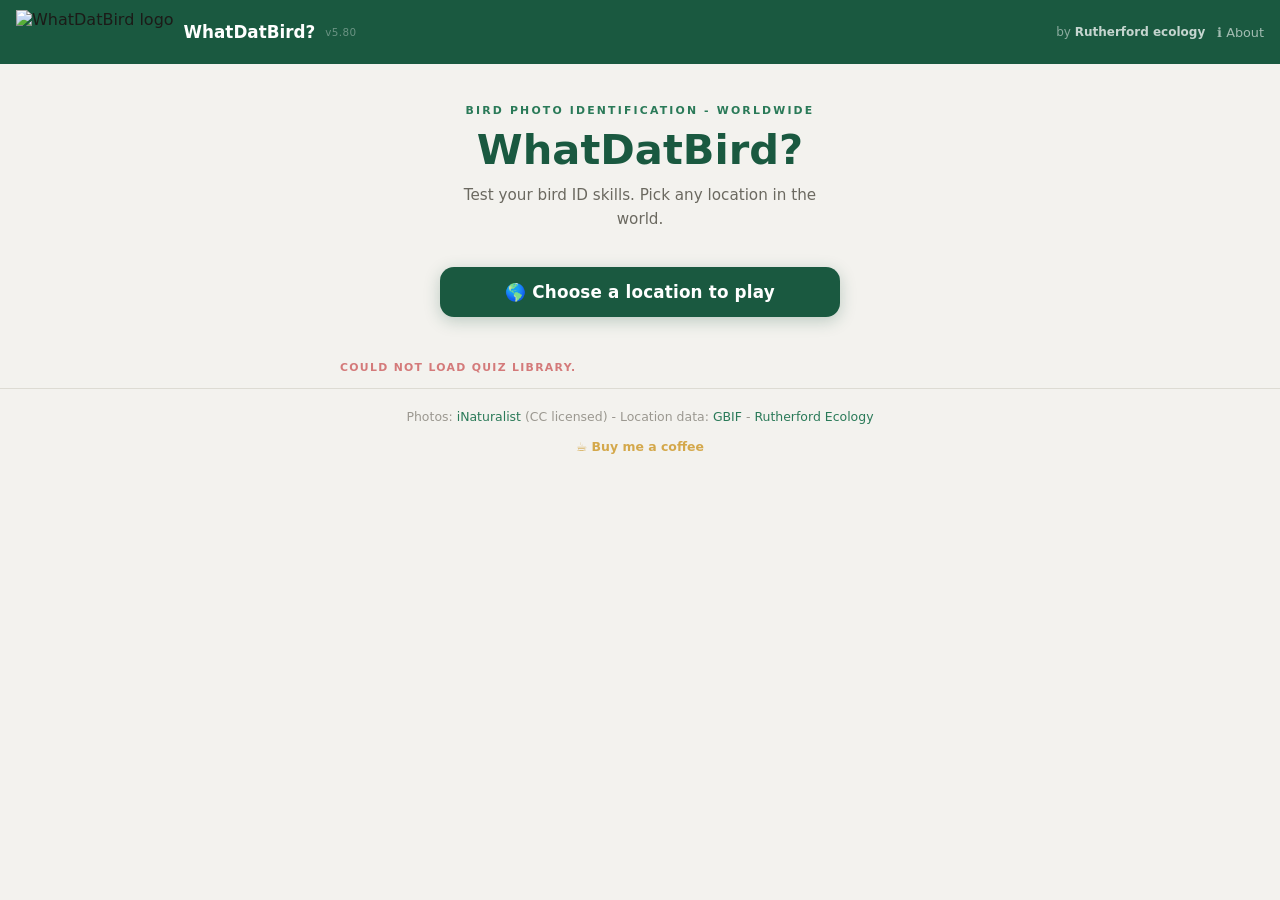
==== beta/index.html @ e57bc0f4 "Sync beta to v5.80 Co-Authored-By: Claude Sonnet 4.6 <noreply@anthropic.com>" ====
<!DOCTYPE html>
<html lang="en">
<head>
<meta charset="UTF-8">
<meta name="viewport" content="width=device-width, initial-scale=1.0">
<title>WhatDatBird? - Rutherford Ecology</title>
<meta property="og:title" content="WhatDatBird?">
<meta property="og:description" content="Test your bird ID skills. Pick a location or search anywhere in the world.">
<meta property="og:image" content="https://rutherfordecology.github.io/WhatDatBird/og-image.png">
<meta property="og:url" content="https://rutherfordecology.github.io/WhatDatBird/">
<meta property="og:type" content="website">
<meta name="twitter:card" content="summary_large_image">
<meta name="twitter:image" content="https://rutherfordecology.github.io/WhatDatBird/og-image.png">
<script async src="https://www.googletagmanager.com/gtag/js?id=G-HBJSECY37S"></script>
<script>window.dataLayer=window.dataLayer||[];function gtag(){dataLayer.push(arguments);}gtag('js',new Date());gtag('config','G-HBJSECY37S');</script>
<style>
  *, *::before, *::after { box-sizing: border-box; margin: 0; padding: 0; }
  html, body {
    min-height: 100vh; background: #f3f2ee;
    font-family: system-ui, -apple-system, sans-serif; color: #1c1b18;
    overflow-x: hidden; max-width: 100%;
  }

  .topbar {
    background: #1a5940; padding: 10px 16px;
    display: flex; align-items: center; justify-content: space-between;
    width: 100%; box-sizing: border-box; gap: 8px;
  }
  .topbar-left { display: flex; align-items: center; gap: 10px; min-width: 0; }
  .topbar-logo { height: 44px; width: auto; display: block; flex-shrink: 0; }
  @media (max-width: 480px) { .topbar-logo { display: none; } }
  .topbar-title { font-size: 1.05rem; font-weight: 900; color: #fff; white-space: nowrap; }
  .topbar-version { font-size: 0.65rem; font-weight: 400; color: rgba(255,255,255,0.35); letter-spacing: 0.04em; white-space: nowrap; }
  .topbar-right { display: flex; align-items: center; gap: 12px; flex-shrink: 0; }
  .topbar-re { font-size: 0.75rem; color: rgba(255,255,255,0.5); white-space: nowrap; }
  .topbar-re a { color: rgba(255,255,255,0.75); text-decoration: none; font-weight: 600; }
  .topbar-re a:hover { color: #fff; }
  @media (max-width: 380px) { .topbar-re { display: none; } }

  .hero {
    text-align: center; padding: 40px 20px 36px;
    max-width: 600px; margin: 0 auto;
  }
  .hero-logo { width: 100%; max-width: 480px; margin: 0 auto 20px; display: block; }
  .eyebrow { font-size: 0.68rem; letter-spacing: 0.2em; color: #2a7a58; font-weight: 800; margin-bottom: 10px; }
  .hero h1 { font-size: 2.6rem; font-weight: 900; color: #1a5940; margin-bottom: 10px; line-height: 1.1; }
  .hero p { font-size: 0.95rem; color: #6b6960; line-height: 1.6; max-width: 400px; margin: 0 auto; }

.section-label {
    max-width: 640px; margin: 0 auto 14px; padding: 0 20px;
    font-size: 0.68rem; font-weight: 800; letter-spacing: 0.12em;
    text-transform: uppercase; color: #9b9890;
  }
  .cards-grid {
    max-width: 640px; margin: 0 auto 60px; padding: 0 20px;
    display: grid; grid-template-columns: repeat(auto-fill, minmax(240px, 1fr)); gap: 16px;
  }
  .place-card {
    background: #fff; border: 1.5px solid #dddbd3; border-radius: 14px;
    overflow: hidden; text-decoration: none; color: inherit;
    transition: all 0.2s; display: block; box-shadow: 0 2px 8px rgba(0,0,0,0.04);
  }
  .place-card:hover { border-color: #2a7a58; transform: translateY(-3px); box-shadow: 0 8px 24px rgba(42,122,88,0.13); }
  .card-img { height: 150px; background: #eeede8; overflow: hidden; display: flex; align-items: center; justify-content: center; }
  .card-img img { width: 100%; height: 100%; object-fit: cover; object-position: center top; }
  .card-img-ph { font-size: 3rem; color: #c8c6bc; }
  .card-body { padding: 14px 16px; }
  .card-name { font-size: 1.1rem; font-weight: 900; color: #1a5940; margin-bottom: 3px; }
  .card-sub { font-size: 0.78rem; color: #6b6960; margin-bottom: 10px; line-height: 1.4; }
  .card-meta { display: flex; align-items: center; gap: 8px; flex-wrap: wrap; }
  .card-count { font-size: 0.72rem; font-weight: 700; color: #2a7a58; }
  .tag { font-size: 0.6rem; font-weight: 800; letter-spacing: 0.06em; text-transform: uppercase; padding: 2px 8px; border-radius: 20px; }
  .tag-preset { background: #e8f4ef; color: #1a5940; border: 1.5px solid #6dba9a; }
  .tag-dynamic { background: #e8f0f7; color: #2c5f8a; border: 1.5px solid #7aaed4; }
  .place-card.dim { opacity: 0.5; pointer-events: none; }

  footer {
    text-align: center; padding: 20px 20px 40px;
    font-size: 0.78rem; color: #9b9890; border-top: 1px solid #dddbd3;
  }
  footer a { color: #2a7a58; text-decoration: none; }
  footer a:hover { text-decoration: underline; }

  .pick-btn { display:block; max-width:480px; margin:0 auto 0; padding:15px 24px; background:#1a5940; border:none; color:#fff; border-radius:14px; font-size:1.05rem; font-weight:800; cursor:pointer; font-family:system-ui,-apple-system,sans-serif; transition:all 0.15s; text-align:center; width:calc(100% - 40px); box-shadow:0 4px 16px rgba(26,89,64,0.25); letter-spacing:0.01em; }
  .pick-btn:hover { background:#226b4d; box-shadow:0 6px 20px rgba(26,89,64,0.35); transform:translateY(-1px); }

  .map-modal { display:none; position:fixed; inset:0; background:rgba(0,0,0,0.55); z-index:1000; align-items:center; justify-content:center; padding:20px; }
  .map-modal.open { display:flex; }
  .map-box { background:#fff; border-radius:16px; width:100%; max-width:700px; overflow:hidden; box-shadow:0 20px 60px rgba(0,0,0,0.25); display:flex; flex-direction:column; max-height:90vh; }
  .map-header { padding:14px 18px; display:flex; align-items:center; justify-content:space-between; border-bottom:1px solid #dddbd3; flex-shrink:0; }
  .map-header h2 { font-size:1rem; font-weight:800; color:#1a5940; }
  .map-close { background:none; border:none; font-size:1.4rem; cursor:pointer; color:#9b9890; line-height:1; padding:0 4px; }
  .map-close:hover { color:#1c1b18; }
  .map-search-row { padding:8px 12px; border-bottom:1px solid #dddbd3; display:flex; gap:6px; flex-shrink:0; }
  .map-search-row input { flex:1; padding:7px 11px; border:1px solid #ccc; border-radius:8px; font-size:0.88rem; font-family:inherit; outline:none; }
  .map-search-row input:focus { border-color:#1a5940; }
  .map-search-row button { padding:7px 13px; background:#1a5940; color:#fff; border:none; border-radius:8px; font-size:0.85rem; font-weight:700; cursor:pointer; white-space:nowrap; }
  .map-search-row button:hover { background:#226b4d; }
#pickMap { flex:1; min-height:280px; }
  .map-status { padding:10px 18px; font-size:0.85rem; color:#6b6960; border-top:1px solid #dddbd3; flex-shrink:0; min-height:44px; display:flex; align-items:center; }
  .map-status strong { color:#1a5940; }
  .map-places { border-top:1px solid #dddbd3; flex-shrink:0; overflow-y:auto; max-height:200px; }
  .map-place-item { padding:11px 18px; cursor:pointer; display:flex; align-items:center; justify-content:space-between; border-bottom:1px solid #f3f2ee; transition:background 0.1s; }
  .map-place-item:last-child { border-bottom:none; }
  .map-place-item:hover, .map-place-item.active { background:#e8f4ef; }
  .map-place-name { font-size:0.9rem; font-weight:700; color:#1c1b18; }
  .map-place-type { font-size:0.72rem; color:#9b9890; margin-top:1px; }
  .map-place-go { font-size:0.75rem; font-weight:800; color:#2a7a58; white-space:nowrap; }
</style>
<link rel="stylesheet" href="https://unpkg.com/leaflet@1.9.4/dist/leaflet.css">
<script src="https://unpkg.com/leaflet@1.9.4/dist/leaflet.js"></script>
</head>
<body>

<div class="topbar">
  <div class="topbar-left">
    <img src="logo-transparent.png" alt="WhatDatBird logo" class="topbar-logo">
    <span class="topbar-title">WhatDatBird?</span>
    <span id="appVersion" class="topbar-version"></span>
  </div>
  <div class="topbar-right">
    <span class="topbar-re">by <a href="https://www.rutherfordecology.co.nz/" target="_blank"><strong>Rutherford</strong> ecology</a></span>
    <a href="about.html" style="font-size:0.8rem;color:rgba(255,255,255,0.6);text-decoration:none;" onmouseover="this.style.color='#fff'" onmouseout="this.style.color='rgba(255,255,255,0.6)'">&#8505; About</a>
  </div>
</div>

<div class="hero">
  <div class="eyebrow">BIRD PHOTO IDENTIFICATION - WORLDWIDE</div>
  <h1>WhatDatBird?</h1>
  <p>Test your bird ID skills. Pick any location in the world.</p>
</div>

<div style="max-width:480px;margin:0 auto 44px;padding:0 20px;">
  <button class="pick-btn" onclick="openMapPicker()">&#127758; Choose a location to play</button>
</div>

<div class="map-modal" id="mapModal">
  <div class="map-box">
    <div class="map-header">
      <h2>&#127758; Choose a location</h2>
      <button class="map-close" onclick="closeMapPicker()">&#x2715;</button>
    </div>
    <div id="pickMap"></div>
    <div class="map-search-row">
      <input id="modalSearchInput" type="text" placeholder="Search for a place, park, or reserve…" onkeydown="if(event.key==='Enter')searchMapLocation()">
      <button onclick="searchMapLocation()">Search</button>
    </div>
    <div class="map-status" id="mapStatus">
      <span id="mapStatusText">Click anywhere on the map to find a location.</span>
    </div>
    <div class="map-places" id="mapPlaces"></div>
  </div>
</div>

<div id="quizLibrary"><div class="section-label" style="max-width:640px;margin:0 auto 14px;padding:0 20px;">Loading quiz library...</div></div>

<footer>
  Photos: <a href="https://www.inaturalist.org" target="_blank">iNaturalist</a> (CC licensed) -
  Location data: <a href="https://www.gbif.org" target="_blank">GBIF</a> -
  <a href="https://www.rutherfordecology.co.nz/" target="_blank">Rutherford Ecology</a>
  <br><br>
  <a href="https://buymeacoffee.com/rutherfordecology" target="_blank" style="color:#d4a84b;font-weight:700;text-decoration:none;">&#x2615; Buy me a coffee</a>
</footer>

<script>
// Quiz library
const CONTINENT_ORDER = ['Africa','Antarctica','Asia','Europe','North America','Oceania','South America','Other'];

async function loadLibrary() {
  try {
    const r = await fetch(`quizzes.json?_=${Date.now()}`);
    const d = await r.json();
    const quizzes = d.quizzes || [];

    const groups = {};
    for (const q of quizzes) {
      const c = q.continent || 'Other';
      if (!groups[c]) groups[c] = [];
      groups[c].push(q);
    }

    const lib = document.getElementById('quizLibrary');
    let html = '';
    const continents = CONTINENT_ORDER.filter(c => groups[c]);
    for (const continent of continents) {
      const quizzesInContinent = groups[continent];
      html += `<div class="section-label" style="max-width:640px;margin:0 auto 14px;padding:0 20px;">${continent}</div>`;

      if (quizzesInContinent.length > 10) {
        // Sub-group by country
        const byCountry = {};
        for (const q of quizzesInContinent) {
          const c = q.country || 'Other';
          if (!byCountry[c]) byCountry[c] = [];
          byCountry[c].push(q);
        }
        for (const [country, qs] of Object.entries(byCountry).sort()) {
          html += `<div class="section-label" style="max-width:640px;margin:0 auto 10px;padding:0 20px;font-size:0.6rem;color:#b0aea6;">${country}</div>
                   <div class="cards-grid">`;
          for (const q of qs) html += cardHtml(q);
          html += `</div>`;
        }
      } else {
        html += `<div class="cards-grid">`;
        for (const q of quizzesInContinent) html += cardHtml(q);
        html += `</div>`;
      }
    }
    lib.innerHTML = html;

    function cardHtml(q) {
      const count = q.species ? `<span class="card-count">${q.species} species</span>` : '';
      const imgId = `card-img-${q.place_id || q.url.replace(/\W/g,'')}`;
      return `<a class="place-card" href="${q.url}">
        <div class="card-img" id="${imgId}"><div class="card-img-ph">&#x1F426;</div></div>
        <div class="card-body">
          <div class="card-name">${q.name}</div>
          <div class="card-sub">${q.description}</div>
          <div class="card-meta">${count}</div>
        </div>
      </a>`;
    }

    for (const q of quizzes) {
      const imgId = `card-img-${q.place_id || q.url.replace(/\W/g,'')}`;
      const el = document.getElementById(imgId);
      if (!el) continue;
      if (q.photo_taxon) {
        loadTaxonPhoto(q.photo_taxon, el);
      } else if (q.place_id) {
        loadPlacePhoto(q.place_id, el);
      }
    }
  } catch(e) {
    document.getElementById('quizLibrary').innerHTML =
      '<div class="section-label" style="max-width:640px;margin:0 auto 14px;padding:0 20px;color:#d47a7a">Could not load quiz library.</div>';
  }
}

async function loadTaxonPhoto(taxon, el) {
  try {
    const r = await fetch(`https://api.inaturalist.org/v1/observations?taxon_name=${encodeURIComponent(taxon)}&photos=true&per_page=20&quality_grade=research&order_by=faves&iconic_taxa=Aves`);
    const d = await r.json();
    let url = null;
    for (const obs of (d.results || [])) {
      for (const p of (obs.photos || [])) {
        const w = p.original_dimensions?.width || 0;
        const h = p.original_dimensions?.height || 0;
        if (w > h) { url = p.url?.replace('/square.', '/medium.'); break; }
      }
      if (url) break;
    }
    if (url) el.innerHTML = `<img src="${url}" alt="${taxon}">`;
  } catch {}
}

async function loadPlacePhoto(placeId, el) {
  try {
    const r = await fetch(`https://api.inaturalist.org/v1/observations/species_counts?place_id=${placeId}&iconic_taxa=Aves&quality_grade=research&per_page=1&order_by=observations_count&order=desc`);
    const d = await r.json();
    const photo = d.results?.[0]?.taxon?.default_photo?.medium_url;
    if (photo) el.innerHTML = `<img src="${photo}" alt="">`;
  } catch {}
}

loadLibrary();

function goPlace(id, name) {
  window.location.href = `quiz.html?place_id=${id}&place_name=${encodeURIComponent(name)}`;
}
function goCoords(lat, lng, name, countryCode) {
  let url = `quiz.html?lat=${lat.toFixed(5)}&lng=${lng.toFixed(5)}&place_name=${encodeURIComponent(name)}`;
  if (countryCode) url += `&country_code=${countryCode}`;
  window.location.href = url;
}

// ── Map picker ────────────────────────────────────────────────────────────
let pickMap = null, pickMarker = null, boundaryLayer = null;
const boundaryCache = {};
let _nomResults = [];
let _pendingBbox = null;

const TYPE_LABEL = {
  2:'Country', 3:'State / Region', 4:'County / District', 5:'Town / City',
  6:'Park / Reserve', 7:'Water Body', 9:'Open Space / Reserve', 11:'Village',
  12:'Region', 14:'Island', 17:'Marine Reserve',
};

function openMapPicker() {
  document.getElementById('mapModal').classList.add('open');
  if (!pickMap) {
    pickMap = L.map('pickMap').setView([20, 0], 2);
    L.tileLayer('https://{s}.tile.openstreetmap.org/{z}/{x}/{y}.png', {
      attribution: '&copy; <a href="https://openstreetmap.org/copyright">OpenStreetMap</a> contributors',
      maxZoom: 18
    }).addTo(pickMap);
    pickMap.on('click', onMapClick);
  }
  setTimeout(() => pickMap.invalidateSize(), 80);
}

async function searchMapLocation() {
  const q = document.getElementById('modalSearchInput').value.trim();
  if (!q) return;
  statusText.textContent = 'Searching…';
  placesEl.innerHTML = '';
  clearBoundary();
  if (pickMarker) { pickMarker.remove(); pickMarker = null; }
  _nomResults = [];
  try {
    const r = await fetch(`https://nominatim.openstreetmap.org/search?q=${encodeURIComponent(q)}&format=json&limit=5&addressdetails=1&polygon_geojson=1`, { headers: { 'Accept-Language': 'en' } });
    _nomResults = await r.json();
    if (!_nomResults.length) { statusText.textContent = 'No results found — try a different name.'; return; }
    statusText.textContent = 'Select a location:';
    placesEl.innerHTML = _nomResults.map((p, i) => `
      <div class="map-place-item" onclick="selectNomResult(${i})">
        <div>
          <div class="map-place-name">${p.display_name.split(',').slice(0,2).join(',')}</div>
          <div class="map-place-type">${p.type || p.class || ''}</div>
        </div>
        <span class="map-place-go">&#8594;</span>
      </div>`).join('');
  } catch {
    statusText.textContent = 'Search failed — try again.';
  }
}

function selectNomResult(i) {
  const p = _nomResults[i];
  if (!p) return;
  const bb = p.boundingbox; // [south, north, west, east] as strings
  const s = Number(bb[0]), n = Number(bb[1]), w = Number(bb[2]), e = Number(bb[3]);
  const lat = Number(p.lat), lon = Number(p.lon);
  const cc = p.address?.country_code?.toUpperCase() || '';

  clearBoundary();
  if (pickMarker) pickMarker.remove();
  pickMarker = L.marker([lat, lon]).addTo(pickMap);

  if (p.geojson) {
    boundaryLayer = L.geoJSON(p.geojson, {
      style: { color: '#1a5940', weight: 2.5, fillColor: '#2a7a58', fillOpacity: 0.15 }
    }).addTo(pickMap);
  } else {
    boundaryLayer = L.rectangle([[s, w], [n, e]], {
      color: '#1a5940', weight: 2.5, fillColor: '#2a7a58', fillOpacity: 0.15
    }).addTo(pickMap);
  }
  try { pickMap.flyToBounds(boundaryLayer.getBounds(), { duration: 0.6, maxZoom: 13 }); } catch {}

  const shortName = p.display_name.split(',').slice(0, 2).join(',').trim();
  const parts = p.display_name.split(',').map(s => s.trim());
  const quizName = parts.length > 1 ? `${parts[0]}, ${parts[parts.length - 1]}` : parts[0];
  _pendingBbox = { s, n, w, e, name: quizName, cc };

  statusText.textContent = 'Ready to play:';
  placesEl.innerHTML = `
    <div class="map-place-item" onclick="goBbox()">
      <div>
        <div class="map-place-name">&#x2b50; ${shortName}</div>
        <div class="map-place-type">${p.type || p.class || ''}</div>
      </div>
      <span class="map-place-go">Make a Quiz &#8594;</span>
    </div>`;
}

function goBbox() {
  if (!_pendingBbox) return;
  const { s, n, w, e, name, cc } = _pendingBbox;
  let url = `quiz.html?swlat=${s}&nelat=${n}&swlng=${w}&nelng=${e}&place_name=${encodeURIComponent(name)}`;
  if (cc) url += `&country_code=${cc}`;
  closeMapPicker();
  window.location.href = url;
}

function closeMapPicker() {
  document.getElementById('mapModal').classList.remove('open');
  document.getElementById('mapPlaces').innerHTML = '';
  document.getElementById('mapStatusText').textContent = 'Click anywhere on the map to find a location.';
  document.getElementById('modalSearchInput').value = '';
  clearBoundary();
}

function clearBoundary() {
  if (boundaryLayer) { boundaryLayer.remove(); boundaryLayer = null; }
}

async function fetchBoundary(id) {
  if (boundaryCache[id] === null) return null; // known to have no geometry
  if (boundaryCache[id]) return boundaryCache[id];
  try {
    const r = await fetch(`https://api.inaturalist.org/v1/places/${id}`);
    const d = await r.json();
    const place = d.results?.[0];
    const geo = place?.geometry_geojson || place?.bounding_box_geojson || null;
    boundaryCache[id] = geo;
    return geo;
  } catch { return null; }
}

async function showBoundary(id) {
  clearBoundary();
  const geo = await fetchBoundary(id);
  if (!geo || !pickMap) return;
  boundaryLayer = L.geoJSON(geo, {
    style: { color: '#1a5940', weight: 2.5, fillColor: '#2a7a58', fillOpacity: 0.15 }
  }).addTo(pickMap);
  try { pickMap.flyToBounds(boundaryLayer.getBounds(), { duration: 0.6, maxZoom: 13 }); } catch {}
}

const statusText = document.getElementById('mapStatusText');
const placesEl  = document.getElementById('mapPlaces');

function renderPlaceList(places, coordOption) {
  const adminHtml = places.map(p => `
    <div class="map-place-item" data-id="${p.id}" data-name="${p.display_name.replace(/'/g,"\\'")}">
      <div>
        <div class="map-place-name">${p.display_name}</div>
        <div class="map-place-type">${TYPE_LABEL[p.place_type] || 'Place'}</div>
      </div>
      <span class="map-place-go">Let&#x2019;s Go &#8594;</span>
    </div>`).join('');

  const coordHtml = coordOption ? `
    <div class="map-place-item map-place-coord" data-lat="${coordOption._lat}" data-lng="${coordOption._lng}" data-name="${coordOption.display_name}" data-cc="${coordOption._countryCode || ''}">
      <div>
        <div class="map-place-name">&#x1F4CD; ${coordOption.display_name}</div>
        <div class="map-place-type" id="coordSubtitle">Starting ~6km · expands until 25+ species found</div>
      </div>
      <span class="map-place-go">Let&#x2019;s Go &#8594;</span>
    </div>` : '';

  placesEl.innerHTML = coordHtml + adminHtml;
  attachPlaceListeners();
}

function attachPlaceListeners() {
  const firstNamed = placesEl.querySelector('.map-place-item:not(.map-place-coord)[data-id]');
  placesEl.querySelectorAll('.map-place-item:not(.map-place-coord)').forEach(el => {
    el.addEventListener('mouseenter', () => {
      placesEl.querySelectorAll('.map-place-item').forEach(x => x.classList.remove('active'));
      el.classList.add('active');
      showBoundary(el.dataset.id);
    });
    el.addEventListener('mouseleave', () => {
      if (firstNamed && el !== firstNamed) showBoundary(firstNamed.dataset.id);
    });
    el.addEventListener('click', () => goPlace(el.dataset.id, el.dataset.name));
  });

  placesEl.querySelectorAll('.map-place-coord').forEach(el => {
    el.addEventListener('mouseenter', () => {
      placesEl.querySelectorAll('.map-place-item').forEach(x => x.classList.remove('active'));
      el.classList.add('active');
      const clat = parseFloat(el.dataset.lat), clng = parseFloat(el.dataset.lng);
      const pad = 0.05;
      clearBoundary();
      if (pickMap) {
        boundaryLayer = L.rectangle([[clat - pad, clng - pad],[clat + pad, clng + pad]], {
          color: '#1a5940', weight: 2.5, fillColor: '#2a7a58', fillOpacity: 0.15
        }).addTo(pickMap);
        try { pickMap.flyToBounds(boundaryLayer.getBounds(), { duration: 0.6, maxZoom: 13 }); } catch {}
      }
    });
    el.addEventListener('click', () => goCoords(
      parseFloat(el.dataset.lat), parseFloat(el.dataset.lng),
      el.dataset.name, el.dataset.cc
    ));
  });
}

// ── Map click ─────────────────────────────────────────────────────────────
async function onMapClick(e) {
  const { lat, lng } = e.latlng;
  if (pickMarker) pickMarker.remove();
  pickMarker = L.marker([lat, lng]).addTo(pickMap);
  clearBoundary();
  statusText.textContent = 'Finding nearby locations…';
  placesEl.innerHTML = '';

  try {
    const nomR = await fetch(`https://nominatim.openstreetmap.org/reverse?lat=${lat}&lon=${lng}&format=json`, {
      headers: { 'Accept-Language': 'en' }
    });
    const nomD = await nomR.json();
    const addr = nomD.address || {};
    const countryCode = addr.country_code?.toUpperCase() || null;

    // Build a human-readable "near X" label from the most specific Nominatim name
    const nearLabel = addr.city || addr.town || addr.village || addr.hamlet || addr.suburb || addr.municipality || nomD.name || 'this location';

    // Small pad — only returns places whose bounding box actually contains the clicked point
    const pad = 0.05;
    const nearbyR = await fetch(`https://api.inaturalist.org/v1/places/nearby?nelat=${lat+pad}&nelng=${lng+pad}&swlat=${lat-pad}&swlng=${lng-pad}&per_page=30`);
    const nearbyD = await nearbyR.json();

    // Sort smallest → largest: marine reserve, island, park, open space, village, town, county, region, state, water, country
    const PRIORITY = { 17:0, 14:1, 6:2, 9:3, 11:4, 5:5, 4:6, 12:7, 3:8, 7:9, 2:10 };
    const ADMIN_TYPES = new Set(Object.keys(PRIORITY).map(Number));

    const PARK_TYPES = new Set([6, 9, 14, 17]);
    const seen = new Set();
    // Standard places + community parks/reserves (national parks are often community places on iNat)
    const candidates = [
      ...(nearbyD.results?.standard || []),
      ...(nearbyD.results?.community || []).filter(p => PARK_TYPES.has(p.place_type)),
    ];
    const adminPlaces = candidates
      .filter(p => {
        if (!ADMIN_TYPES.has(p.place_type) || p.place_type === 1) return false;
        if (seen.has(p.id)) return false;
        seen.add(p.id);
        return true;
      })
      .sort((a, b) => (PRIORITY[a.place_type] ?? 99) - (PRIORITY[b.place_type] ?? 99))
      .slice(0, 8);

    statusText.textContent = 'Hover a location to preview its area, then click to play:';

    // Coord fallback goes first — most specific (6km radius around cursor)
    const coordOption = {
      id: null,
      display_name: `Birds near ${nearLabel}`,
      place_type: -1, // sentinel
      _lat: lat, _lng: lng, _countryCode: countryCode,
    };
    renderPlaceList(adminPlaces, coordOption);

  } catch {
    statusText.textContent = 'Could not look up this location — try again.';
  }
}
</script>
<script src="engine.js?v=5.80"></script>
<script>document.getElementById('appVersion').textContent = typeof APP_VERSION !== 'undefined' ? APP_VERSION : '';</script>
</body>
</html>
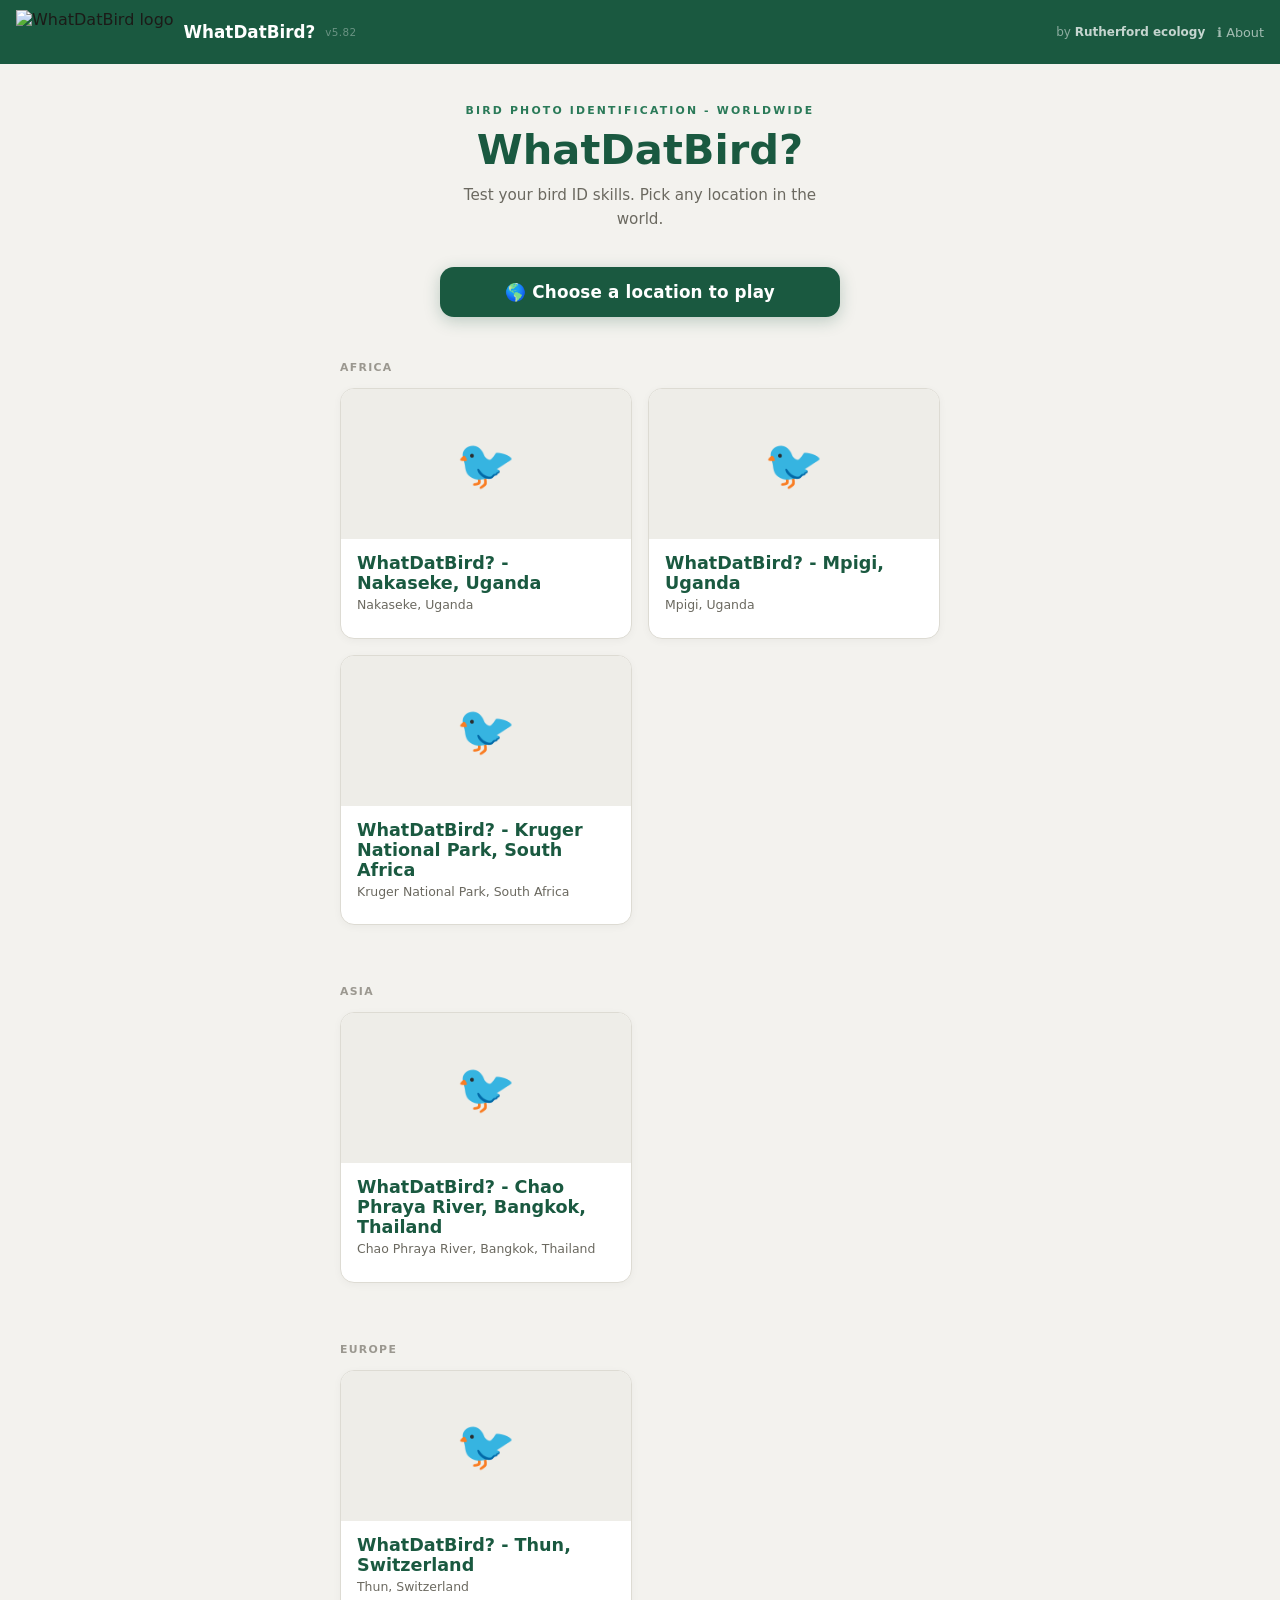
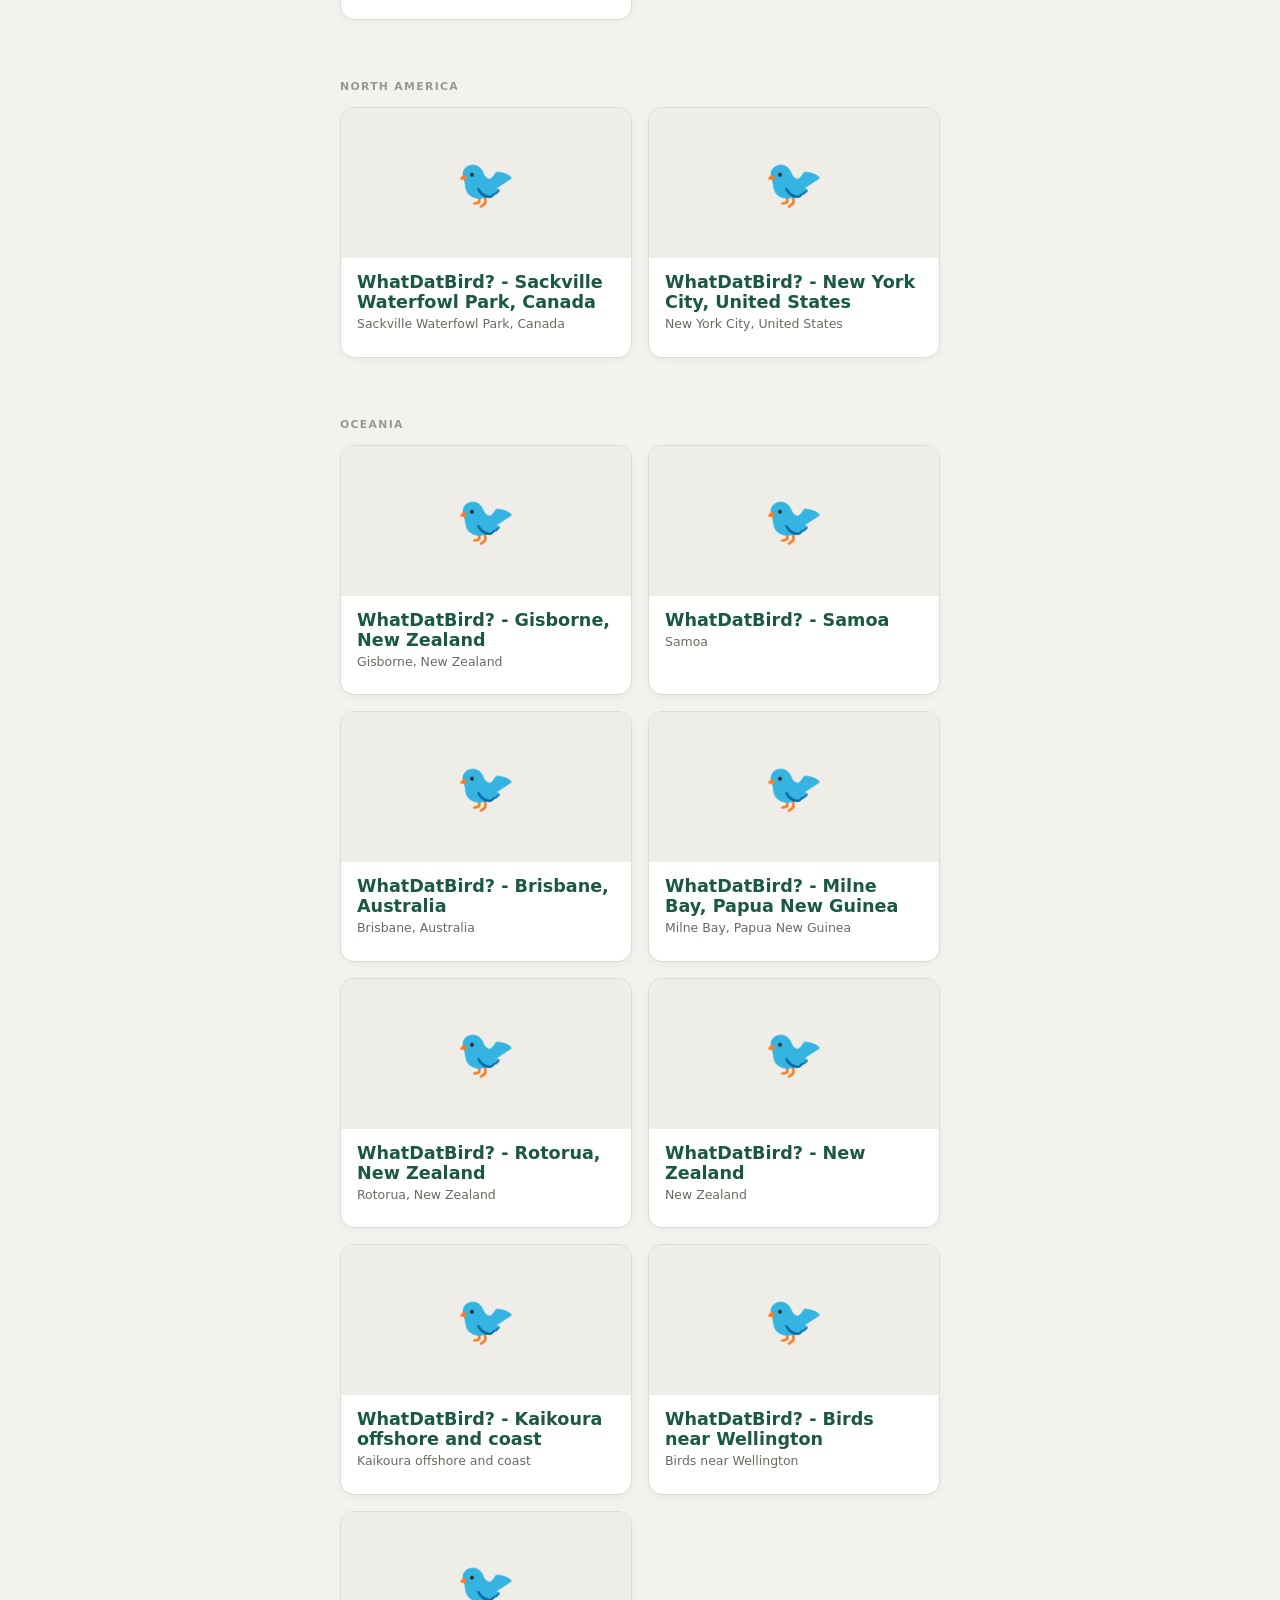
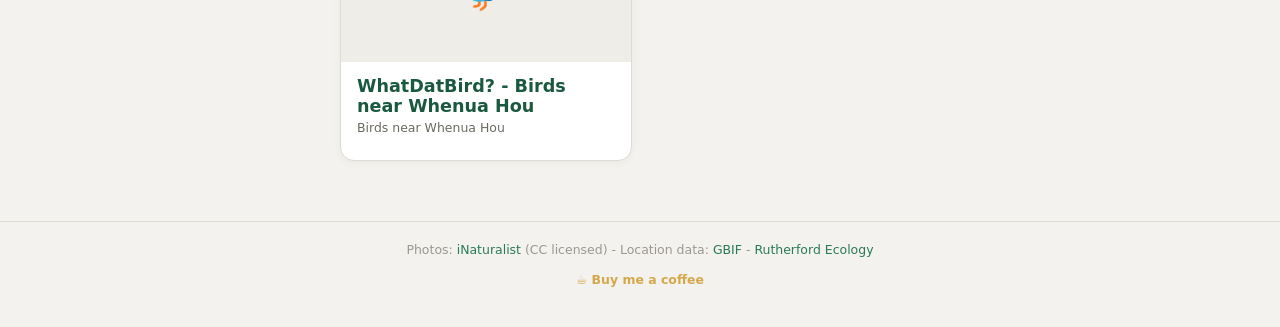
==== commit c4dcb968: "v5.82: Xeno-canto audio calls, quiz library map, slide carousel, Complete/Birder improvements - Xeno" ====
--- a/beta/index.html
+++ b/beta/index.html
@@ -46,6 +46,13 @@
   .hero h1 { font-size: 2.6rem; font-weight: 900; color: #1a5940; margin-bottom: 10px; line-height: 1.1; }
   .hero p { font-size: 0.95rem; color: #6b6960; line-height: 1.6; max-width: 400px; margin: 0 auto; }
 
+.lib-map-toggle { display:inline-block; margin:0 auto 16px; padding:9px 18px; background:#fff; border:1.5px solid #dddbd3; color:#1a5940; border-radius:10px; font-weight:800; font-size:0.78rem; cursor:pointer; font-family:inherit; transition:all 0.15s; }
+.lib-map-toggle:hover { border-color:#2a7a58; background:#e8f4ef; }
+.lib-map { display:none; max-width:900px; height:380px; margin:0 auto 28px; border-radius:14px; overflow:hidden; border:1px solid #dddbd3; }
+.lib-map.open { display:block; }
+.lib-map-popup { font-family:system-ui,-apple-system,sans-serif; text-align:center; }
+.lib-map-popup a { color:#1a5940; font-weight:800; text-decoration:none; }
+.lib-map-popup a:hover { text-decoration:underline; }
 .section-label {
     max-width: 640px; margin: 0 auto 14px; padding: 0 20px;
     font-size: 0.68rem; font-weight: 800; letter-spacing: 0.12em;
@@ -152,6 +159,11 @@
   </div>
 </div>
 
+<div style="text-align:center;">
+  <button class="lib-map-toggle" id="libMapToggle" onclick="toggleLibraryMap()" style="display:none;">&#128506; View quiz map</button>
+</div>
+<div id="libraryMap" class="lib-map"></div>
+
 <div id="quizLibrary"><div class="section-label" style="max-width:640px;margin:0 auto 14px;padding:0 20px;">Loading quiz library...</div></div>
 
 <footer>
@@ -165,10 +177,37 @@
 <script>
 // Quiz library
 const CONTINENT_ORDER = ['Africa','Antarctica','Asia','Europe','North America','Oceania','South America','Other'];
+let _libraryQuizzes = [];
+let _libraryMap = null;
+
+function toggleLibraryMap() {
+  const box = document.getElementById('libraryMap');
+  const open = box.classList.toggle('open');
+  document.getElementById('libMapToggle').textContent = open ? '✕ Hide quiz map' : '🗺️ View quiz map';
+  if (open) {
+    if (!_libraryMap) {
+      _libraryMap = L.map('libraryMap');
+      L.tileLayer('https://{s}.tile.openstreetmap.org/{z}/{x}/{y}.png', {
+        attribution: '&copy; <a href="https://openstreetmap.org/copyright">OpenStreetMap</a> contributors',
+        maxZoom: 18
+      }).addTo(_libraryMap);
+      const pts = [];
+      for (const q of _libraryQuizzes) {
+        if (q.lat == null || q.lng == null) continue;
+        pts.push([q.lat, q.lng]);
+        L.marker([q.lat, q.lng]).addTo(_libraryMap)
+          .bindPopup(`<div class="lib-map-popup"><div>${q.description || q.name}</div><a href="${q.url}">Play this quiz &#8594;</a></div>`);
+      }
+      if (pts.length) _libraryMap.fitBounds(pts, { padding: [30,30], maxZoom: 6 });
+      else _libraryMap.setView([20,0], 2);
+    }
+    setTimeout(() => _libraryMap.invalidateSize(), 80);
+  }
+}
 
 async function loadLibrary() {
   try {
-    const r = await fetch(`quizzes.json?_=${Date.now()}`);
+    const r = await fetch(`../quizzes.json?_=${Date.now()}`);
     const d = await r.json();
     const quizzes = d.quizzes || [];
 
@@ -207,6 +246,10 @@
       }
     }
     lib.innerHTML = html;
+
+    _libraryQuizzes = quizzes;
+    const mapToggle = document.getElementById('libMapToggle');
+    if (mapToggle && quizzes.some(q => q.lat != null && q.lng != null)) mapToggle.style.display = 'inline-block';
 
     function cardHtml(q) {
       const count = q.species ? `<span class="card-count">${q.species} species</span>` : '';
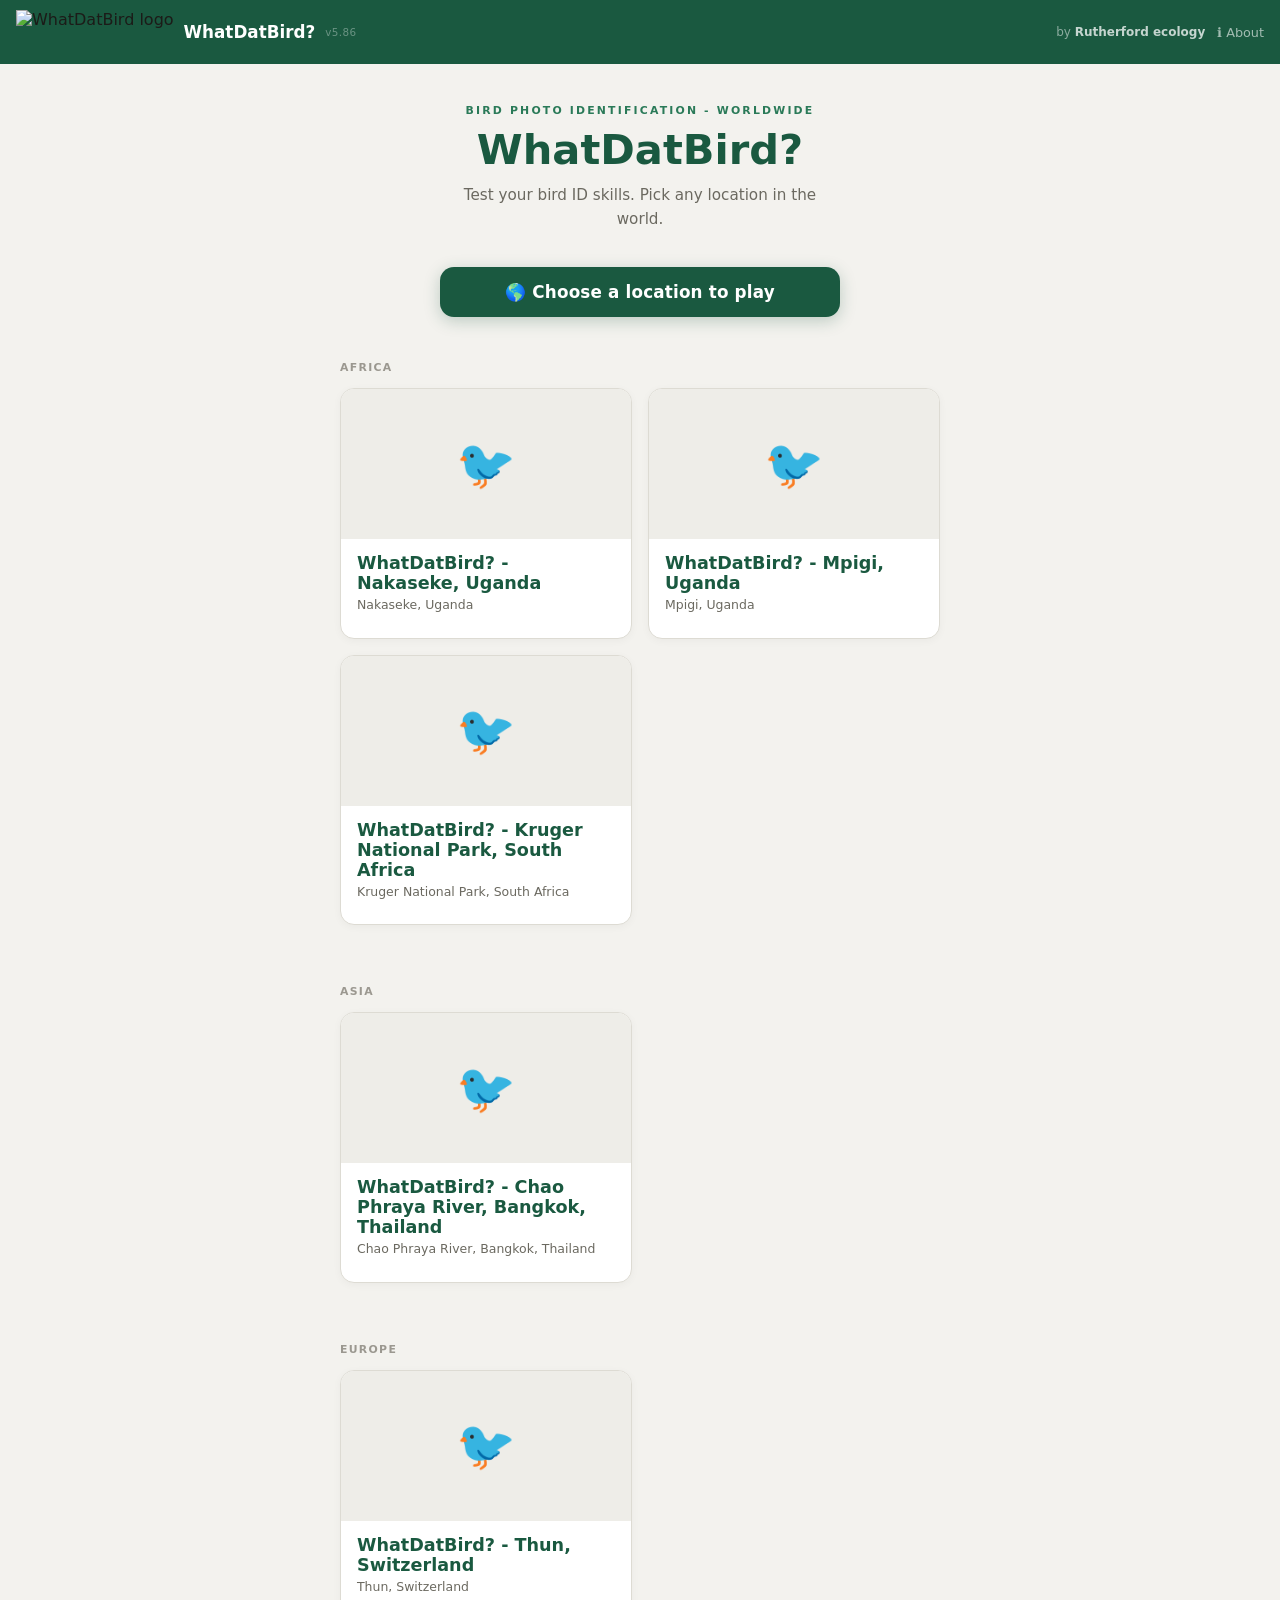
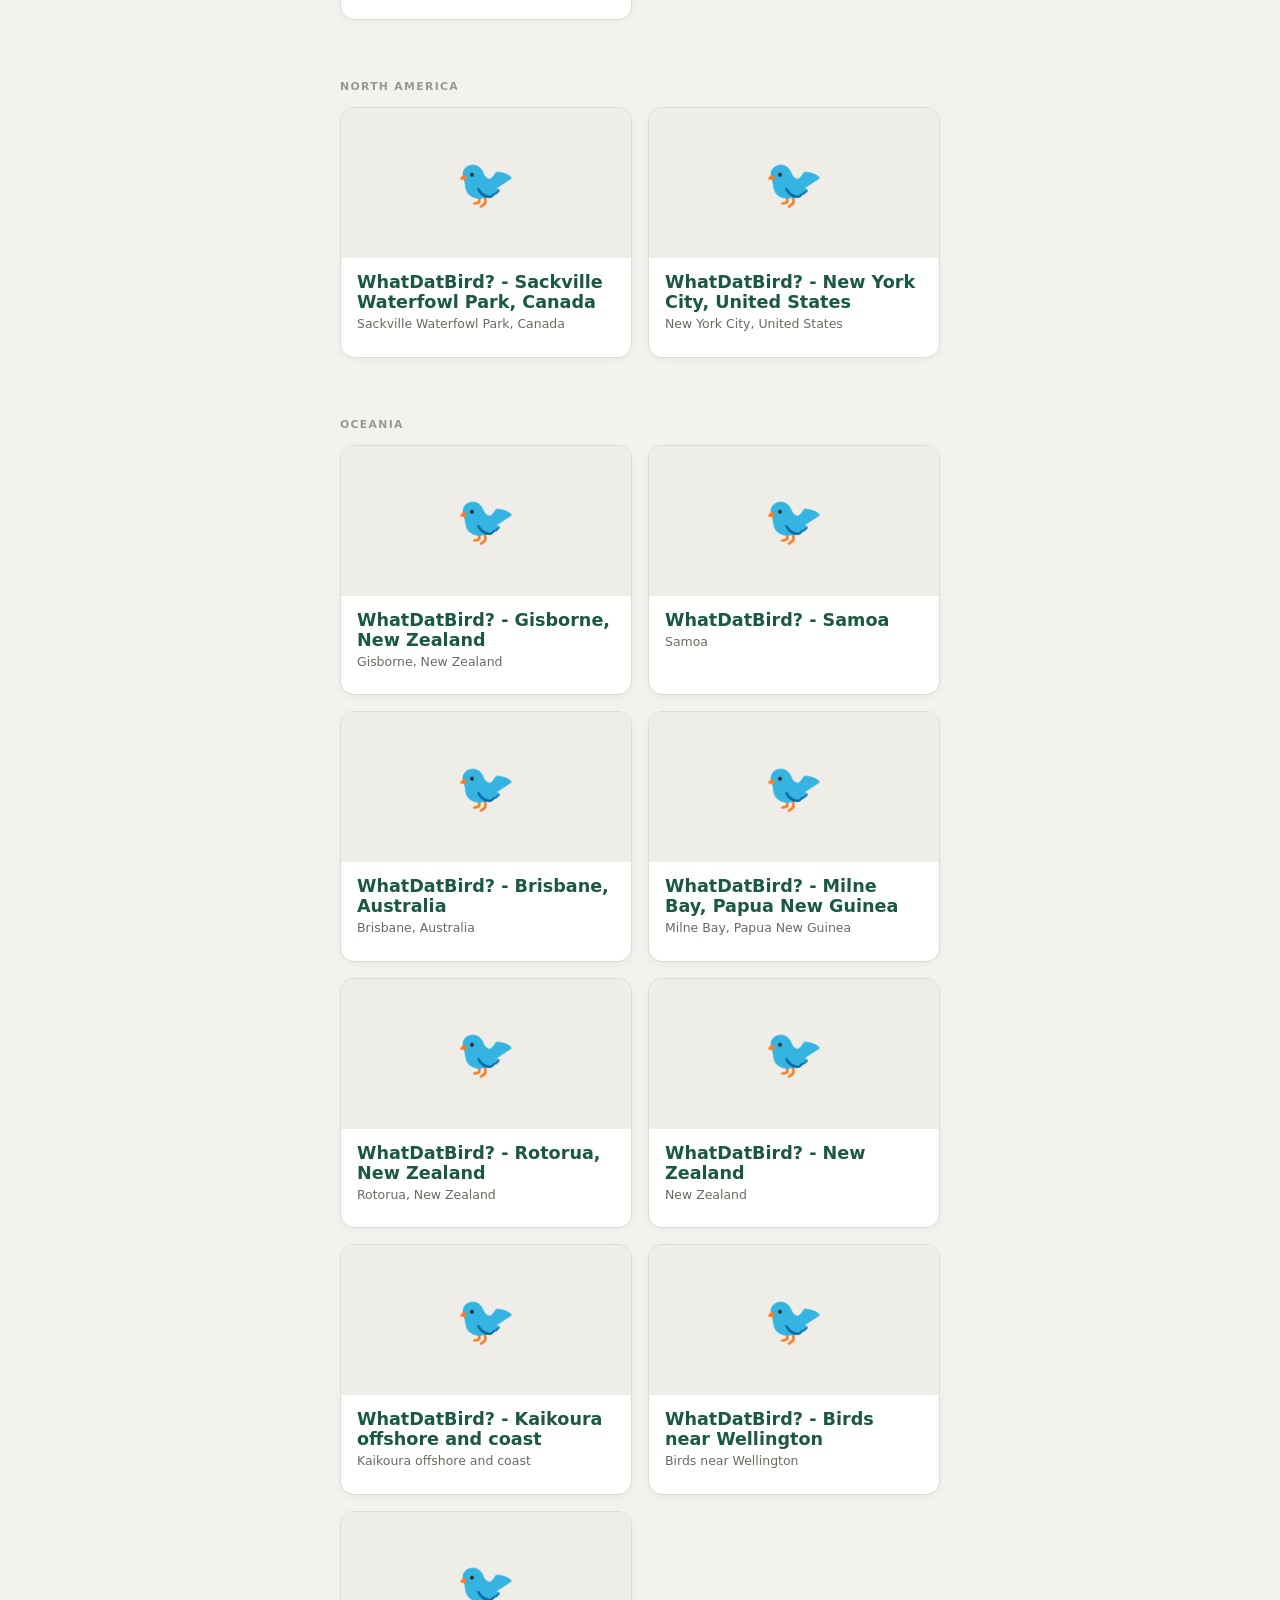
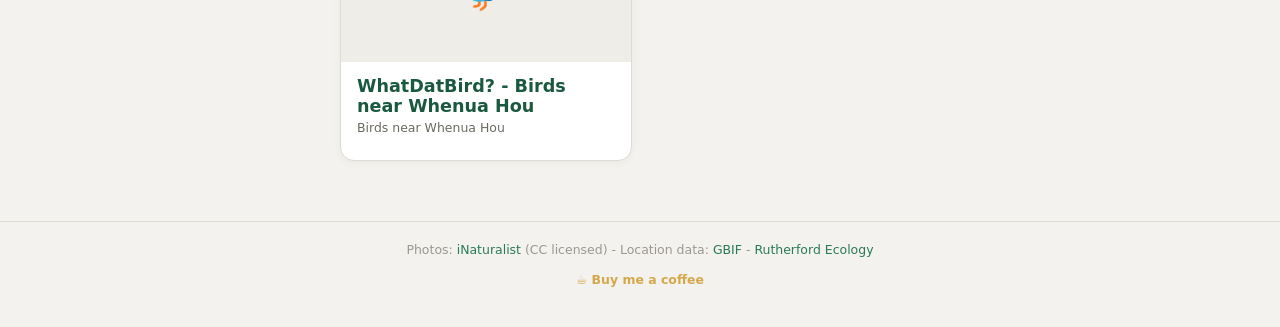
==== commit f10eb41c: "Add PWA support (manifest, service worker, offline page) + bump to v5.86 - manifest.json: name, icon" ====
--- a/beta/index.html
+++ b/beta/index.html
@@ -11,6 +11,10 @@
 <meta property="og:type" content="website">
 <meta name="twitter:card" content="summary_large_image">
 <meta name="twitter:image" content="https://rutherfordecology.github.io/WhatDatBird/og-image.png">
+<link rel="manifest" href="manifest.json">
+<meta name="theme-color" content="#1a5940">
+<link rel="apple-touch-icon" href="icon-192.png">
+<script>if('serviceWorker' in navigator) navigator.serviceWorker.register('/WhatDatBird/sw.js');</script>
 <script async src="https://www.googletagmanager.com/gtag/js?id=G-HBJSECY37S"></script>
 <script>window.dataLayer=window.dataLayer||[];function gtag(){dataLayer.push(arguments);}gtag('js',new Date());gtag('config','G-HBJSECY37S');</script>
 <style>
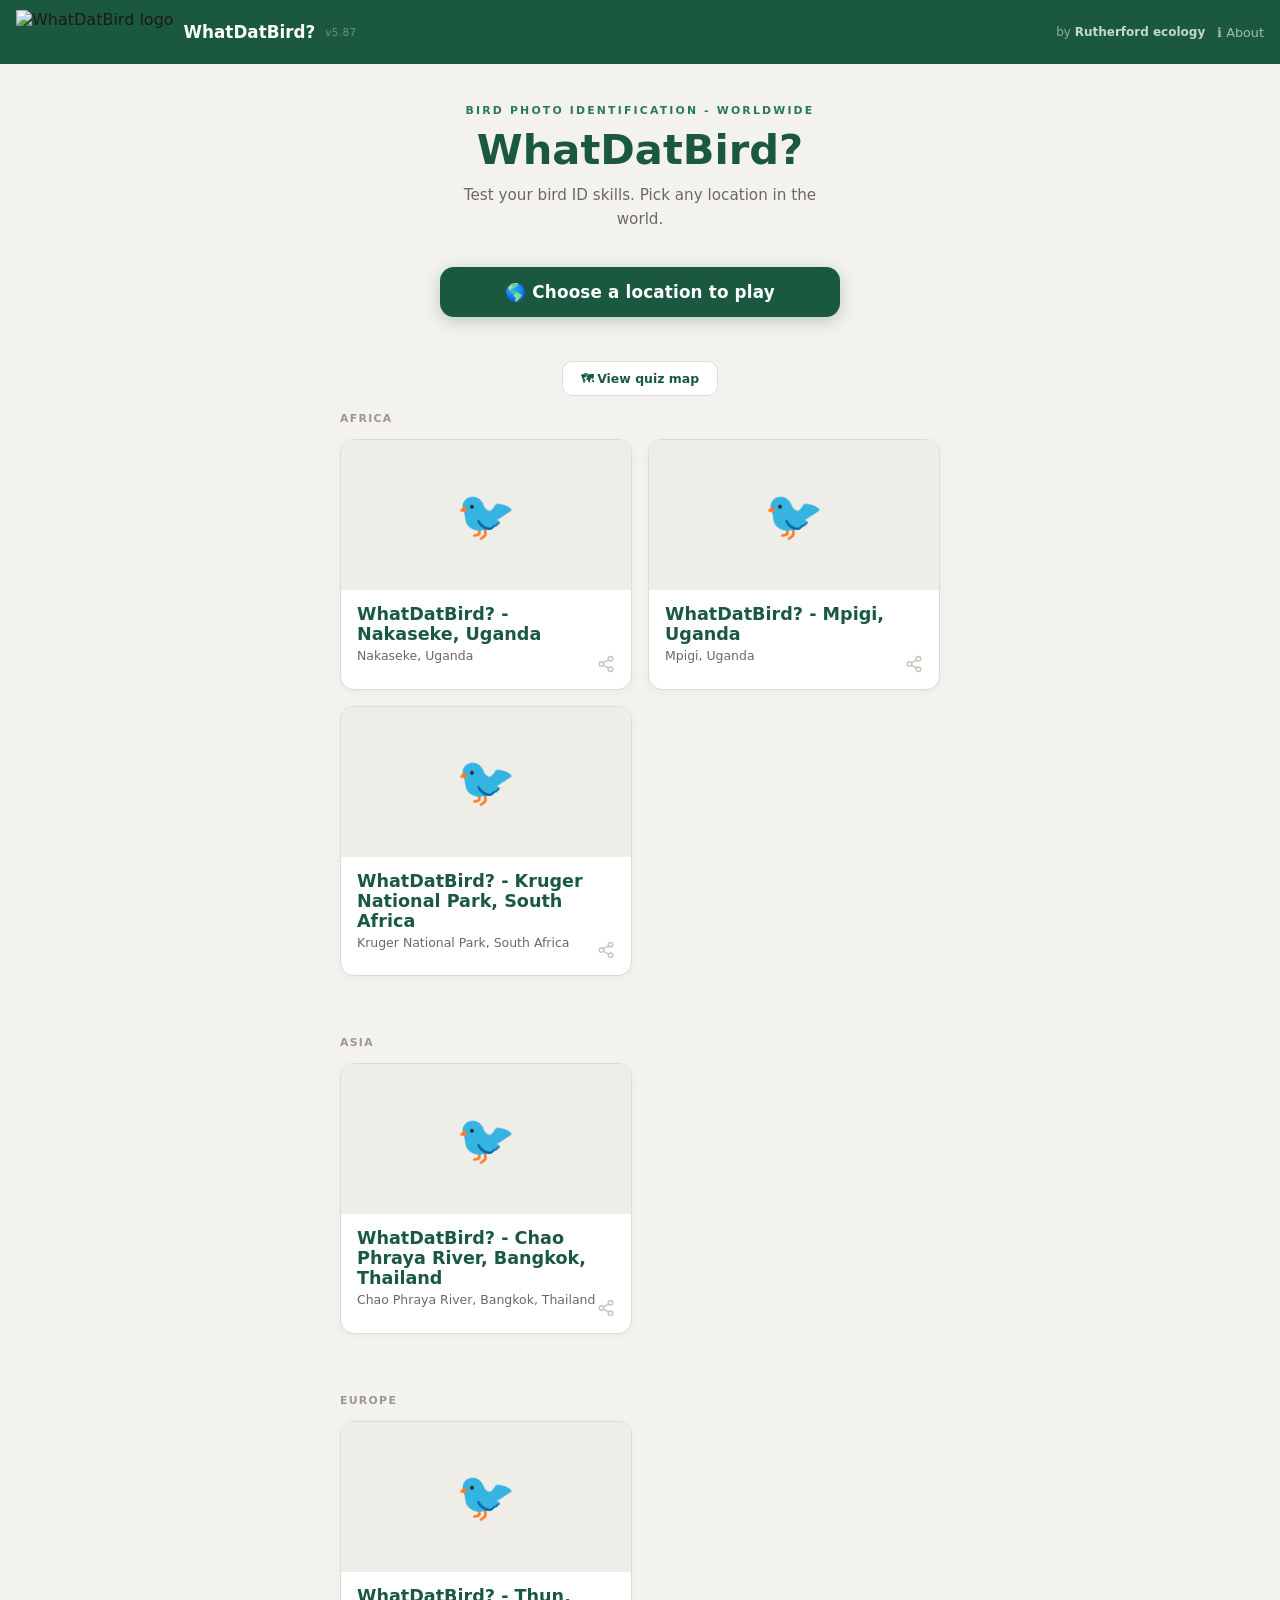
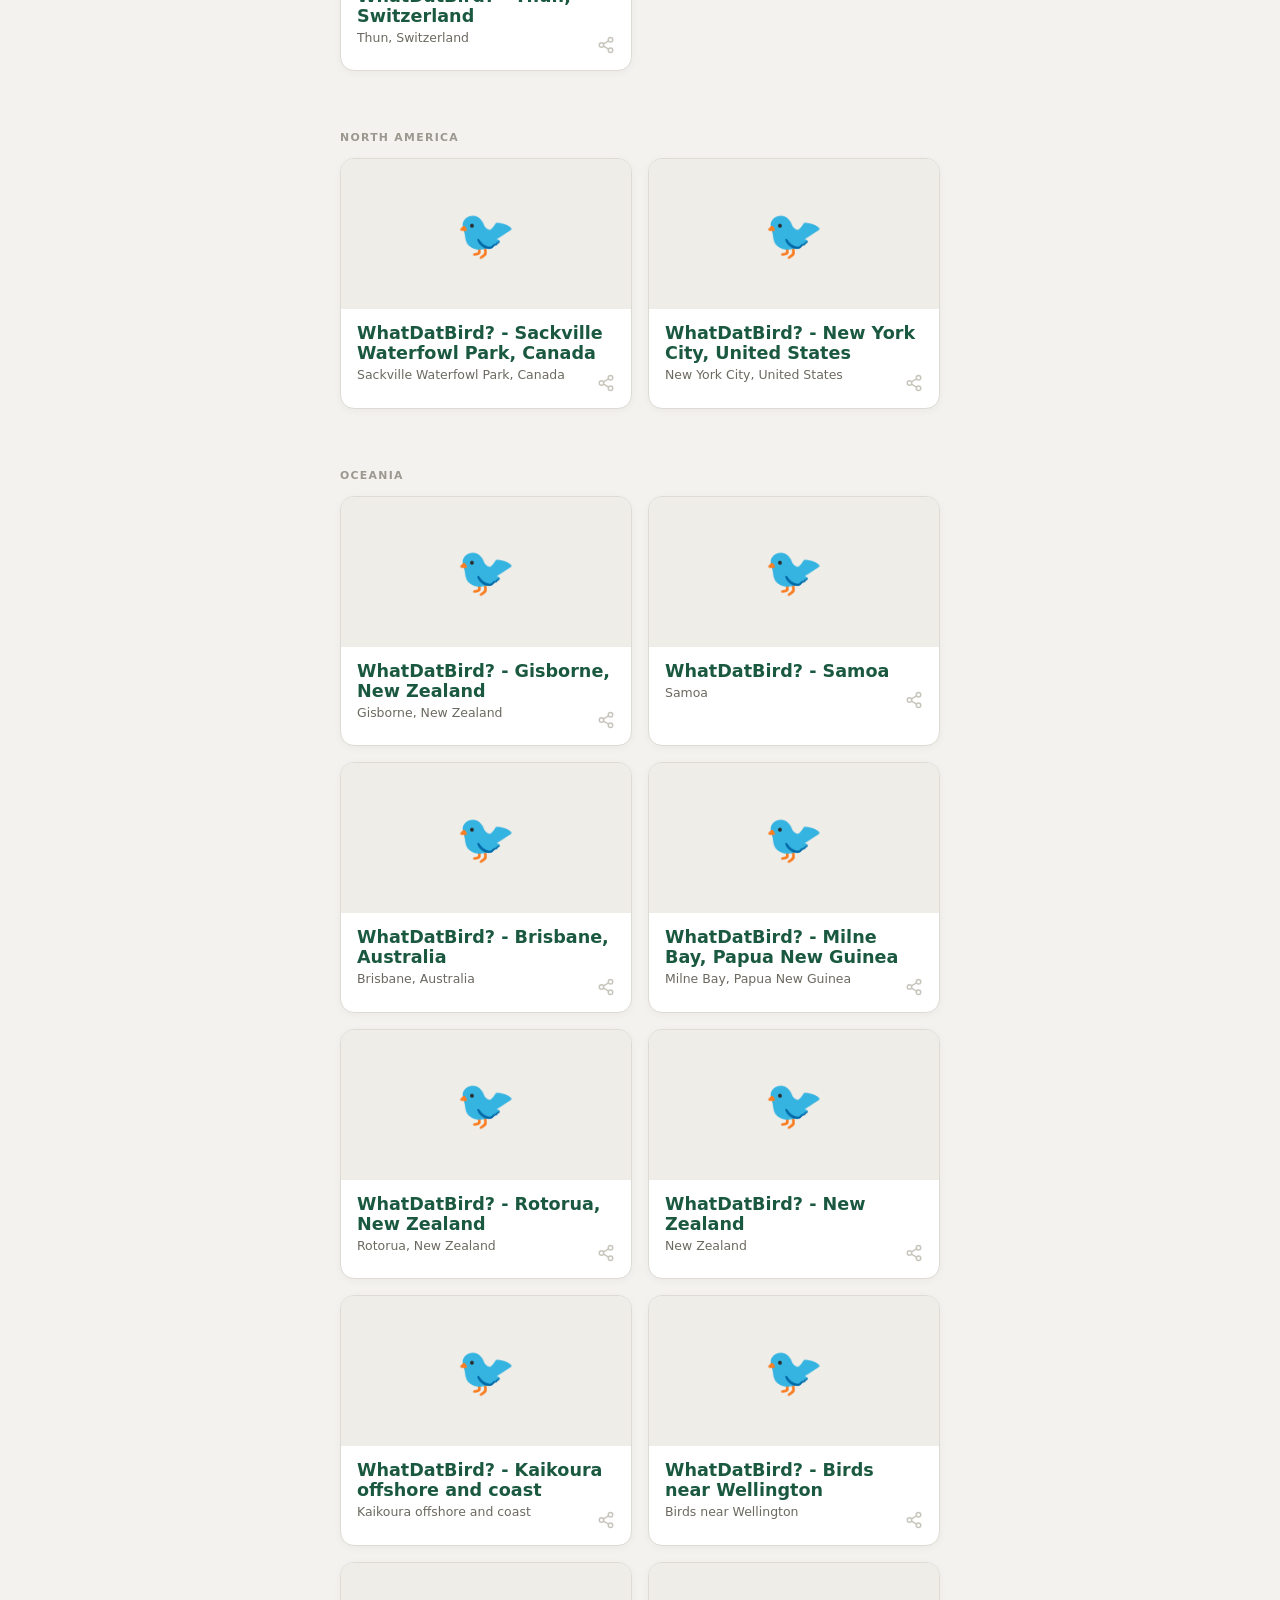
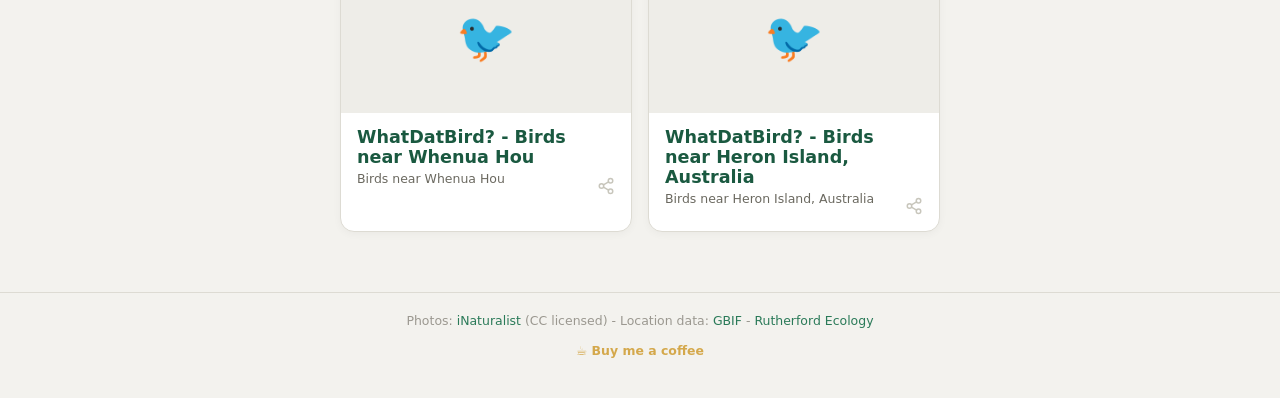
==== commit 7c23a829: "Add share button to quiz cards + PWA icons (v5.87) - Share icon (bottom-right of each quiz card) use" ====
--- a/beta/index.html
+++ b/beta/index.html
@@ -75,10 +75,14 @@
   .card-img { height: 150px; background: #eeede8; overflow: hidden; display: flex; align-items: center; justify-content: center; }
   .card-img img { width: 100%; height: 100%; object-fit: cover; object-position: center top; }
   .card-img-ph { font-size: 3rem; color: #c8c6bc; }
-  .card-body { padding: 14px 16px; }
+  .card-body { padding: 14px 16px; position: relative; }
   .card-name { font-size: 1.1rem; font-weight: 900; color: #1a5940; margin-bottom: 3px; }
   .card-sub { font-size: 0.78rem; color: #6b6960; margin-bottom: 10px; line-height: 1.4; }
-  .card-meta { display: flex; align-items: center; gap: 8px; flex-wrap: wrap; }
+  .card-meta { display: flex; align-items: center; gap: 8px; flex-wrap: wrap; padding-right: 32px; }
+  .card-share { position: absolute; bottom: 12px; right: 12px; background: none; border: none; padding: 4px; cursor: pointer; color: #c8c6bc; line-height: 1; border-radius: 6px; transition: color 0.15s; }
+  .card-share:hover { color: #2a7a58; }
+  .card-share svg { display: block; width: 18px; height: 18px; }
+  .share-toast { position: fixed; bottom: 24px; left: 50%; transform: translateX(-50%); background: #1a5940; color: #fff; padding: 10px 20px; border-radius: 10px; font-size: 0.85rem; font-weight: 700; pointer-events: none; opacity: 0; transition: opacity 0.2s; z-index: 9999; }
   .card-count { font-size: 0.72rem; font-weight: 700; color: #2a7a58; }
   .tag { font-size: 0.6rem; font-weight: 800; letter-spacing: 0.06em; text-transform: uppercase; padding: 2px 8px; border-radius: 20px; }
   .tag-preset { background: #e8f4ef; color: #1a5940; border: 1.5px solid #6dba9a; }
@@ -258,12 +262,15 @@
     function cardHtml(q) {
       const count = q.species ? `<span class="card-count">${q.species} species</span>` : '';
       const imgId = `card-img-${q.place_id || q.url.replace(/\W/g,'')}`;
+      const shareIcon = `<svg viewBox="0 0 24 24" fill="none" stroke="currentColor" stroke-width="2" stroke-linecap="round" stroke-linejoin="round"><circle cx="18" cy="5" r="3"/><circle cx="6" cy="12" r="3"/><circle cx="18" cy="19" r="3"/><line x1="8.59" y1="13.51" x2="15.42" y2="17.49"/><line x1="15.41" y1="6.51" x2="8.59" y2="10.49"/></svg>`;
+      const absUrl = q.url.startsWith('http') ? q.url : `https://rutherfordecology.github.io/WhatDatBird/${q.url}`;
       return `<a class="place-card" href="${q.url}">
         <div class="card-img" id="${imgId}"><div class="card-img-ph">&#x1F426;</div></div>
         <div class="card-body">
           <div class="card-name">${q.name}</div>
           <div class="card-sub">${q.description}</div>
           <div class="card-meta">${count}</div>
+          <button class="card-share" onclick="shareQuiz(event,'${absUrl.replace(/'/g,"\\'")}','${q.name.replace(/'/g,"\\'")}');" title="Share this quiz">${shareIcon}</button>
         </div>
       </a>`;
     }
@@ -311,6 +318,24 @@
 }
 
 loadLibrary();
+
+let _shareToastTimer = null;
+function shareQuiz(e, url, name) {
+  e.preventDefault(); e.stopPropagation();
+  const text = `Test your bird ID skills - ${name} quiz on WhatDatBird?`;
+  if (navigator.share) {
+    navigator.share({ title: `WhatDatBird? — ${name}`, text, url }).catch(() => {});
+  } else {
+    navigator.clipboard?.writeText(url).then(() => showShareToast('Link copied!')).catch(() => showShareToast('Link: ' + url));
+  }
+}
+function showShareToast(msg) {
+  let t = document.getElementById('shareToast');
+  if (!t) { t = document.createElement('div'); t.id='shareToast'; t.className='share-toast'; document.body.appendChild(t); }
+  t.textContent = msg; t.style.opacity = '1';
+  clearTimeout(_shareToastTimer);
+  _shareToastTimer = setTimeout(() => { t.style.opacity = '0'; }, 2200);
+}
 
 function goPlace(id, name) {
   window.location.href = `quiz.html?place_id=${id}&place_name=${encodeURIComponent(name)}`;
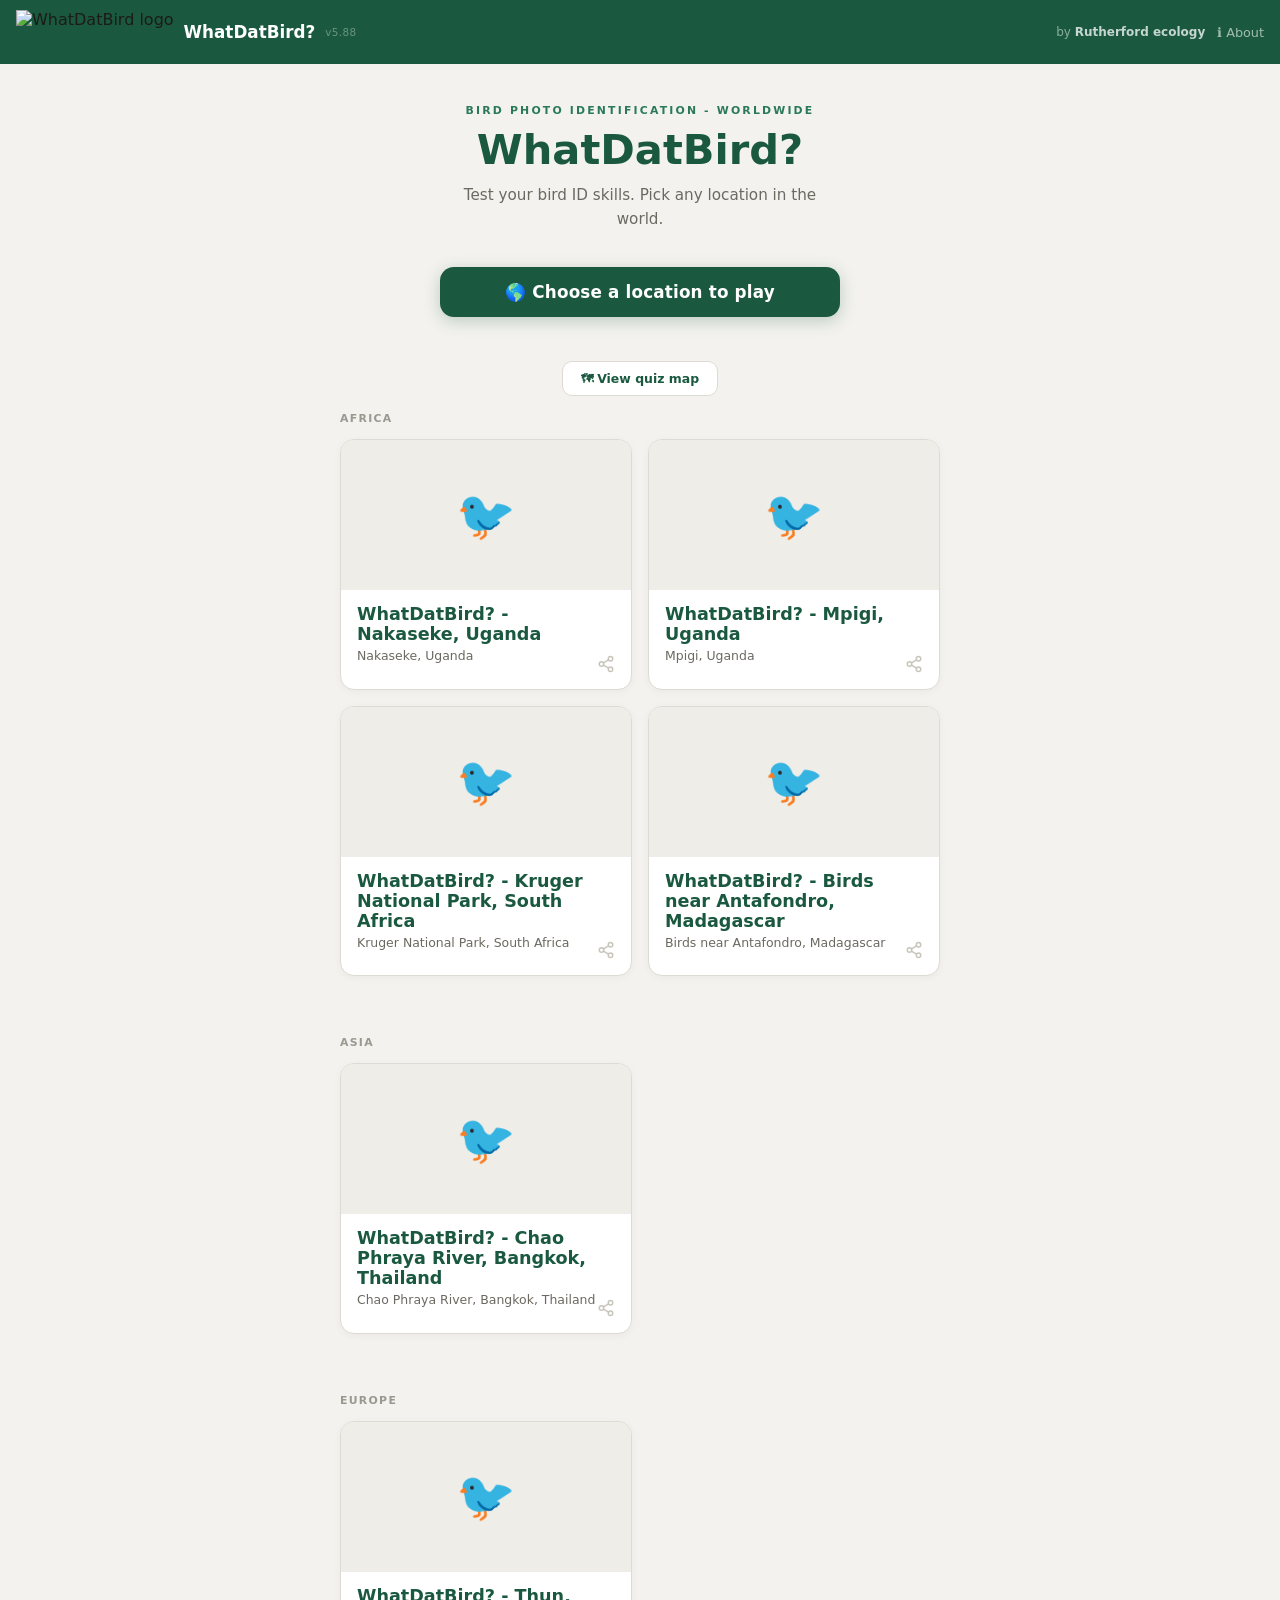
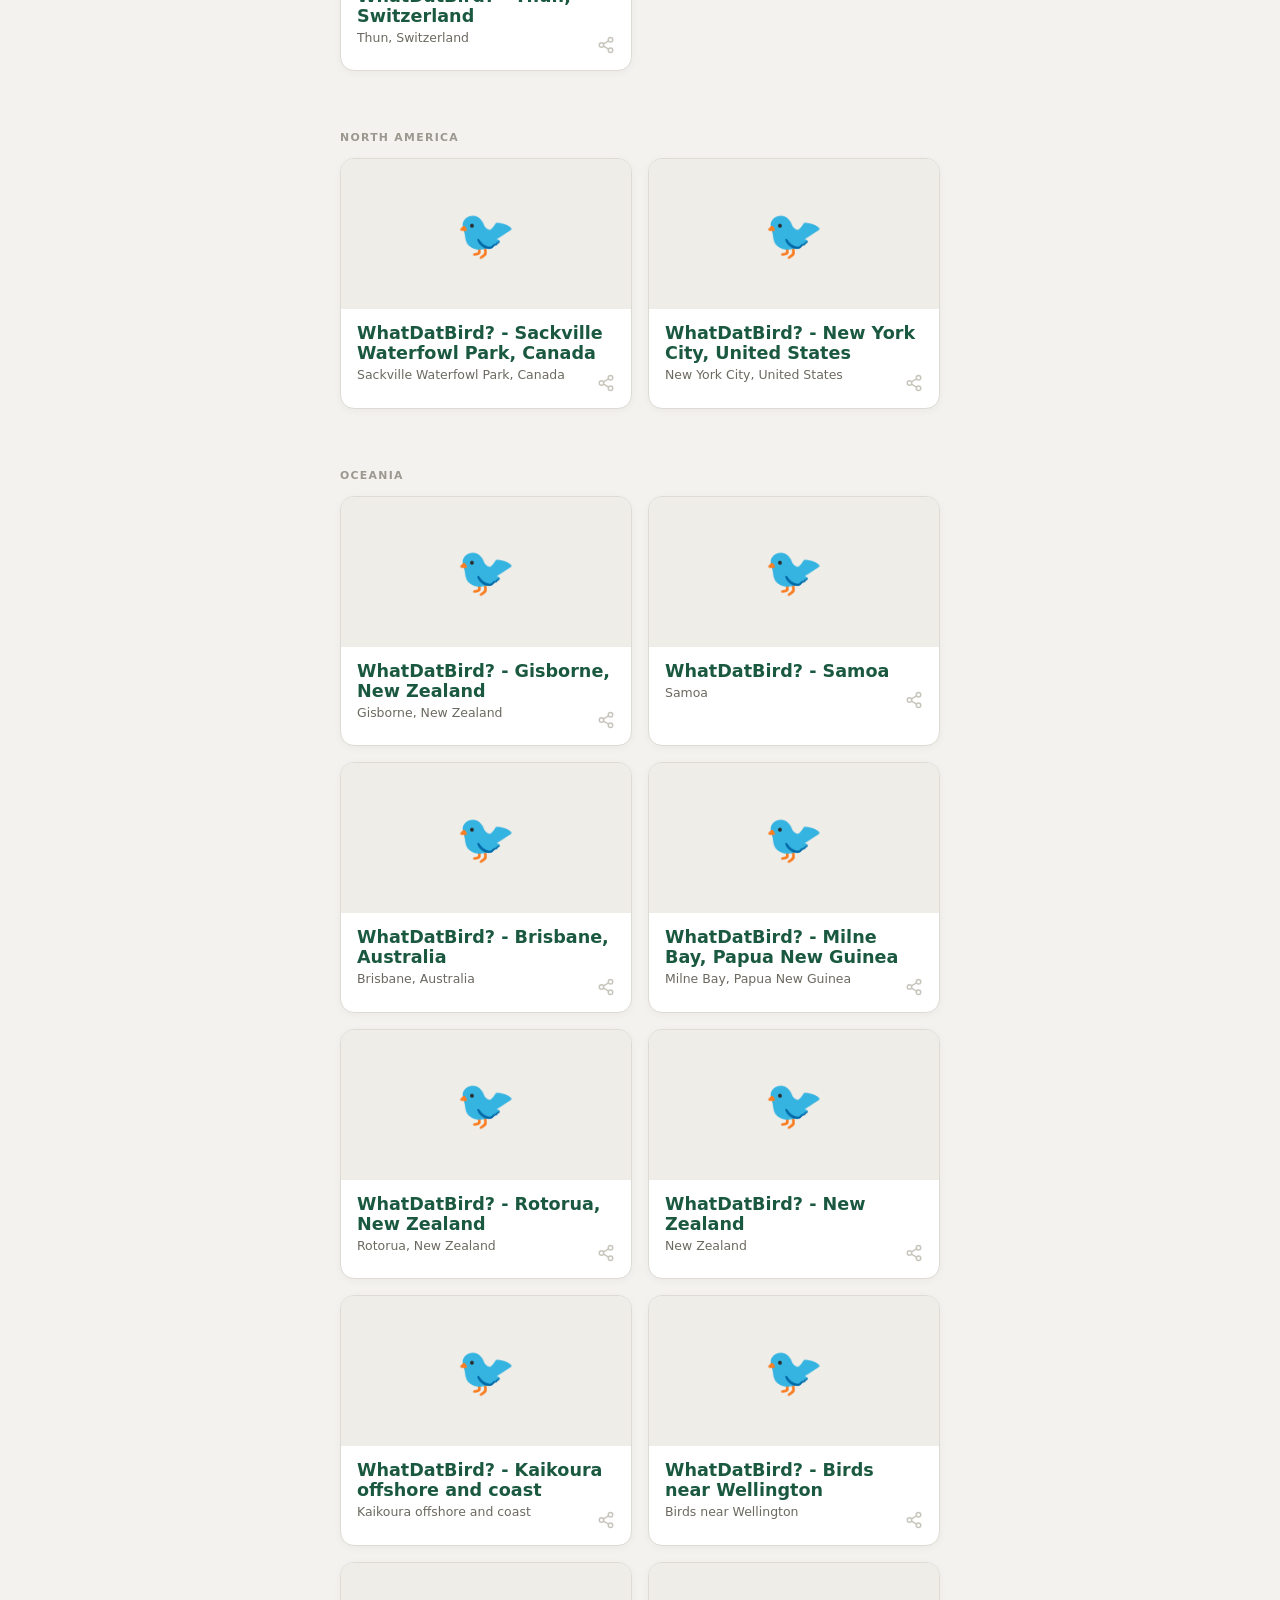
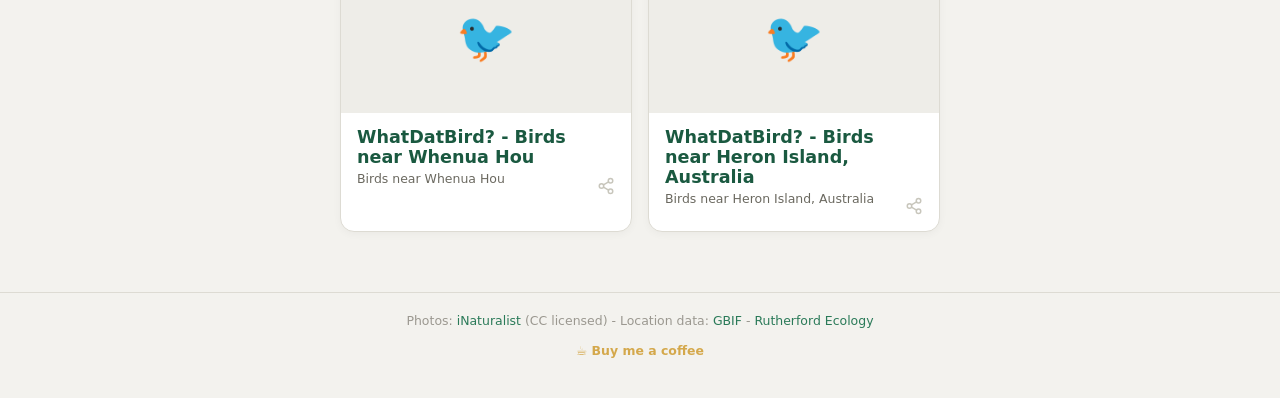
==== commit d568a2c4: "Fix quiz map to show all quizzes including legacy place_id entries (v5.88) - quizCoords() checks lat" ====
--- a/beta/index.html
+++ b/beta/index.html
@@ -188,7 +188,30 @@
 let _libraryQuizzes = [];
 let _libraryMap = null;
 
-function toggleLibraryMap() {
+function quizCoords(q) {
+  // Return {lat, lng} from whichever field is present, or null
+  const lat = q.lat ?? q.coord_lat ?? null;
+  const lng = q.lng ?? q.coord_lng ?? null;
+  return (lat != null && lng != null) ? { lat, lng } : null;
+}
+
+async function resolveQuizCoords(q) {
+  const c = quizCoords(q);
+  if (c) return c;
+  if (!q.place_id) return null;
+  try {
+    const r = await fetch(`https://api.inaturalist.org/v1/places/${q.place_id}`);
+    if (!r.ok) return null;
+    const d = await r.json();
+    const loc = d.results?.[0]?.location; // "lat,lng"
+    if (!loc) return null;
+    const [lat, lng] = loc.split(',').map(Number);
+    if (isNaN(lat) || isNaN(lng)) return null;
+    return { lat, lng };
+  } catch { return null; }
+}
+
+async function toggleLibraryMap() {
   const box = document.getElementById('libraryMap');
   const open = box.classList.toggle('open');
   document.getElementById('libMapToggle').textContent = open ? '✕ Hide quiz map' : '🗺️ View quiz map';
@@ -199,17 +222,23 @@
         attribution: '&copy; <a href="https://openstreetmap.org/copyright">OpenStreetMap</a> contributors',
         maxZoom: 18
       }).addTo(_libraryMap);
+      _libraryMap.setView([20, 0], 2);
+      setTimeout(() => _libraryMap.invalidateSize(), 80);
+      // Resolve all quiz coords (instant for stored coords, async for place_id lookups)
+      const coordPromises = _libraryQuizzes.map(q => resolveQuizCoords(q).then(c => ({ q, c })));
       const pts = [];
-      for (const q of _libraryQuizzes) {
-        if (q.lat == null || q.lng == null) continue;
-        pts.push([q.lat, q.lng]);
-        L.marker([q.lat, q.lng]).addTo(_libraryMap)
+      for (const p of coordPromises) {
+        const { q, c } = await p;
+        if (!c) continue;
+        pts.push([c.lat, c.lng]);
+        L.marker([c.lat, c.lng]).addTo(_libraryMap)
           .bindPopup(`<div class="lib-map-popup"><div>${q.description || q.name}</div><a href="${q.url}">Play this quiz &#8594;</a></div>`);
       }
-      if (pts.length) _libraryMap.fitBounds(pts, { padding: [30,30], maxZoom: 6 });
-      else _libraryMap.setView([20,0], 2);
+      if (pts.length > 1) _libraryMap.fitBounds(pts, { padding: [30, 30], maxZoom: 6 });
+      else if (pts.length === 1) _libraryMap.setView(pts[0], 8);
+    } else {
+      setTimeout(() => _libraryMap.invalidateSize(), 80);
     }
-    setTimeout(() => _libraryMap.invalidateSize(), 80);
   }
 }
 
@@ -257,7 +286,7 @@
 
     _libraryQuizzes = quizzes;
     const mapToggle = document.getElementById('libMapToggle');
-    if (mapToggle && quizzes.some(q => q.lat != null && q.lng != null)) mapToggle.style.display = 'inline-block';
+    if (mapToggle && quizzes.length) mapToggle.style.display = 'inline-block';
 
     function cardHtml(q) {
       const count = q.species ? `<span class="card-count">${q.species} species</span>` : '';
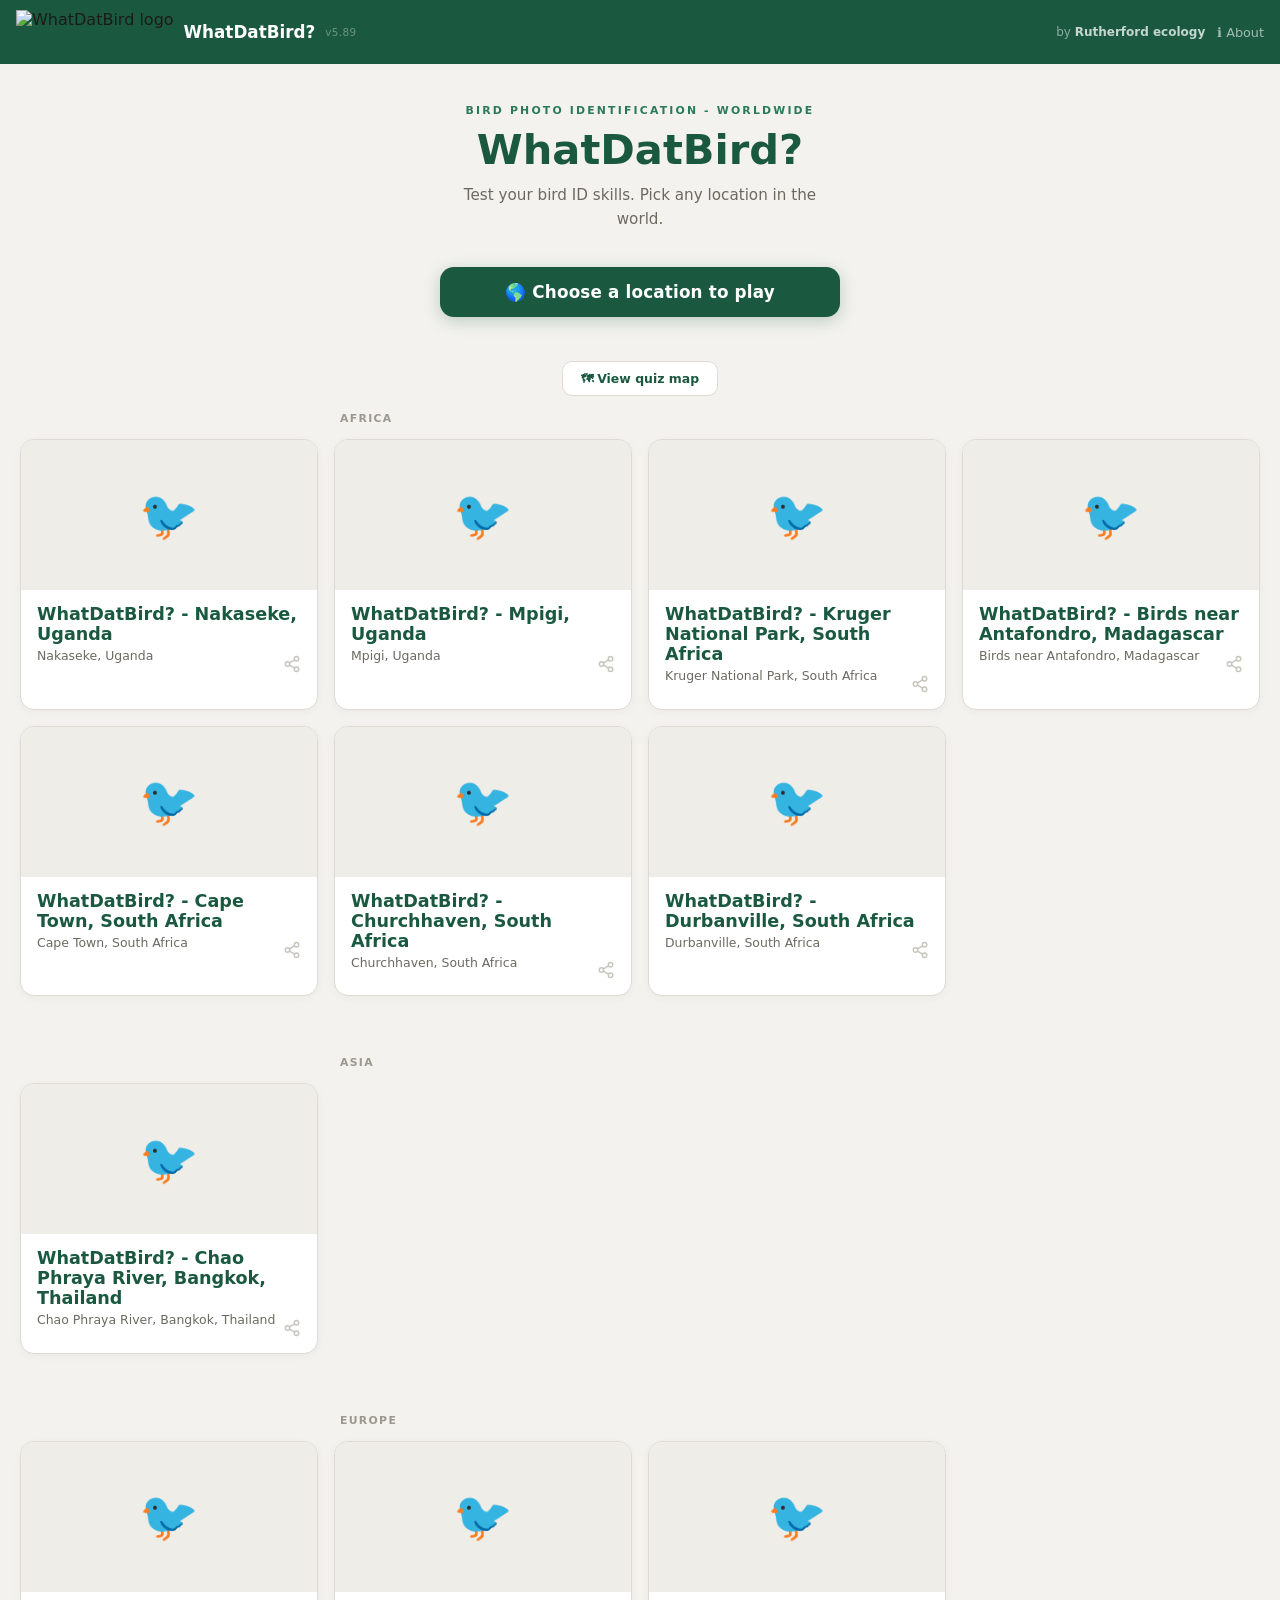
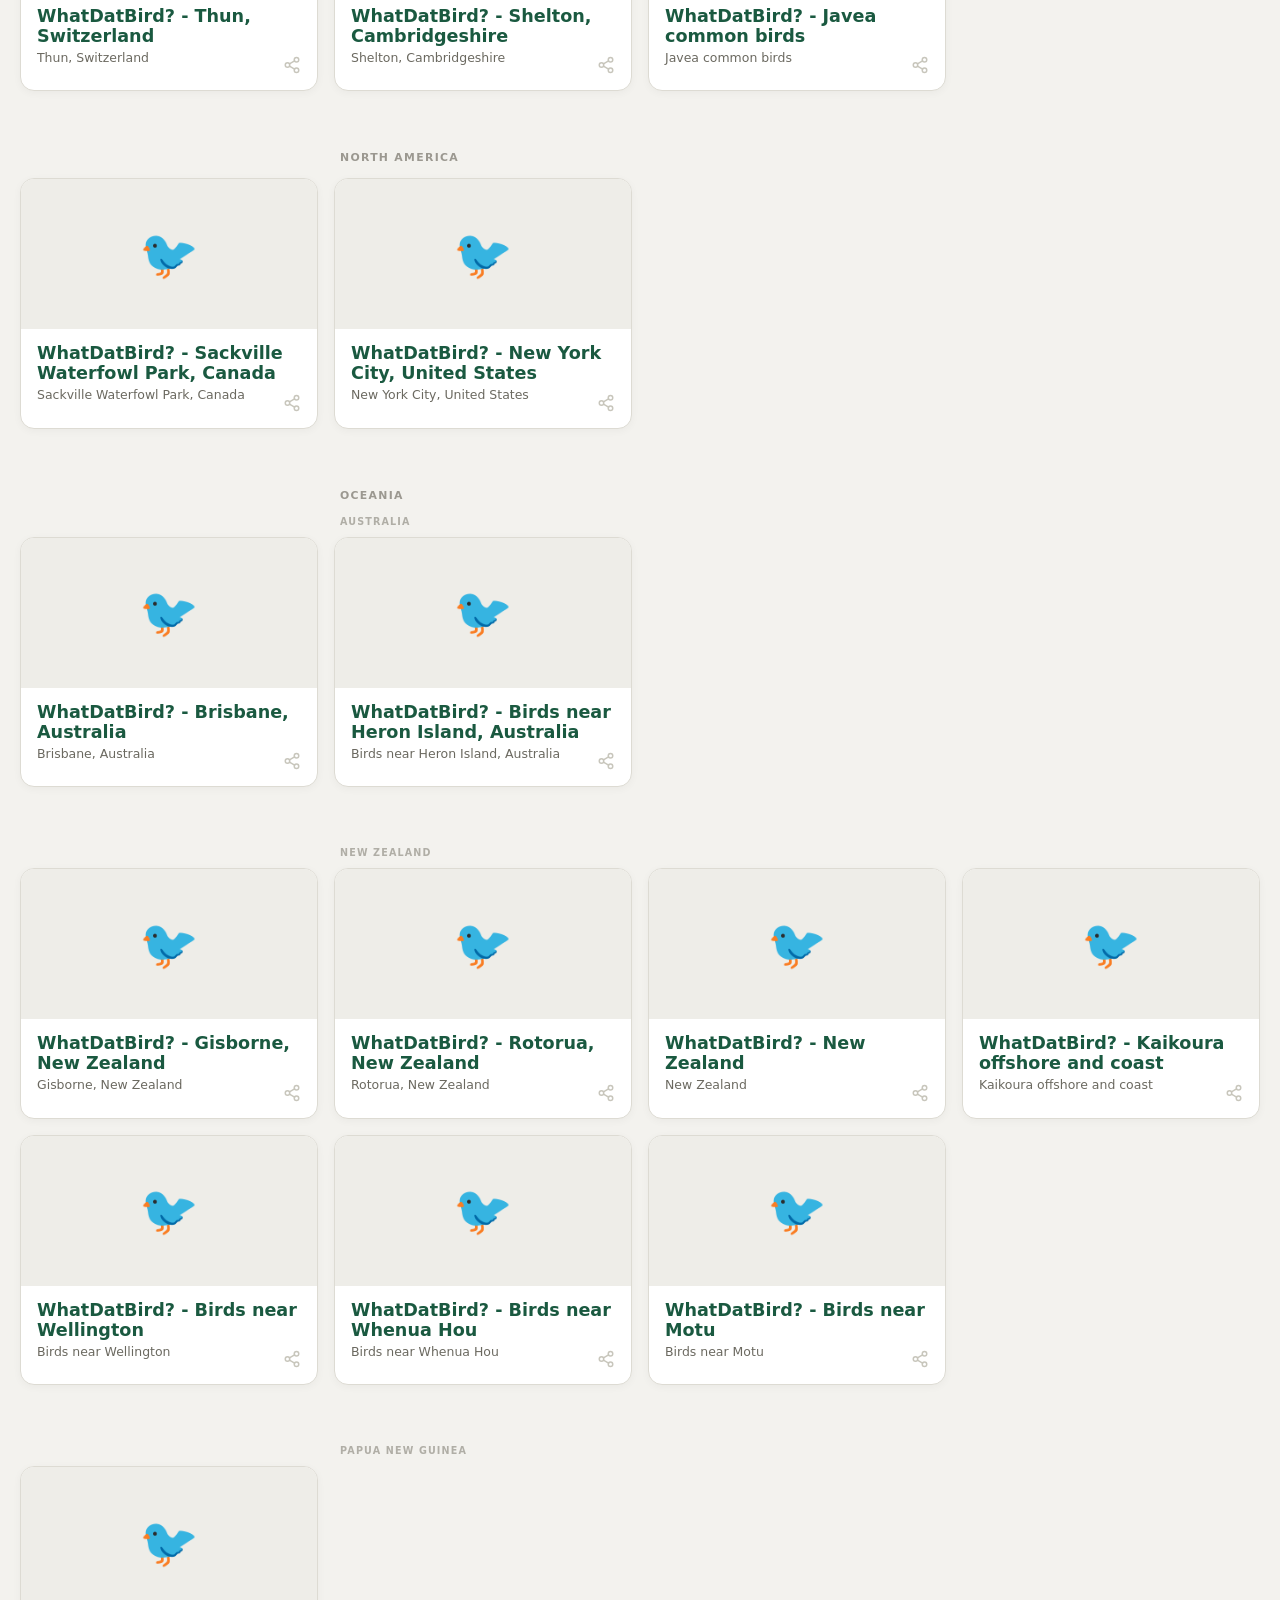
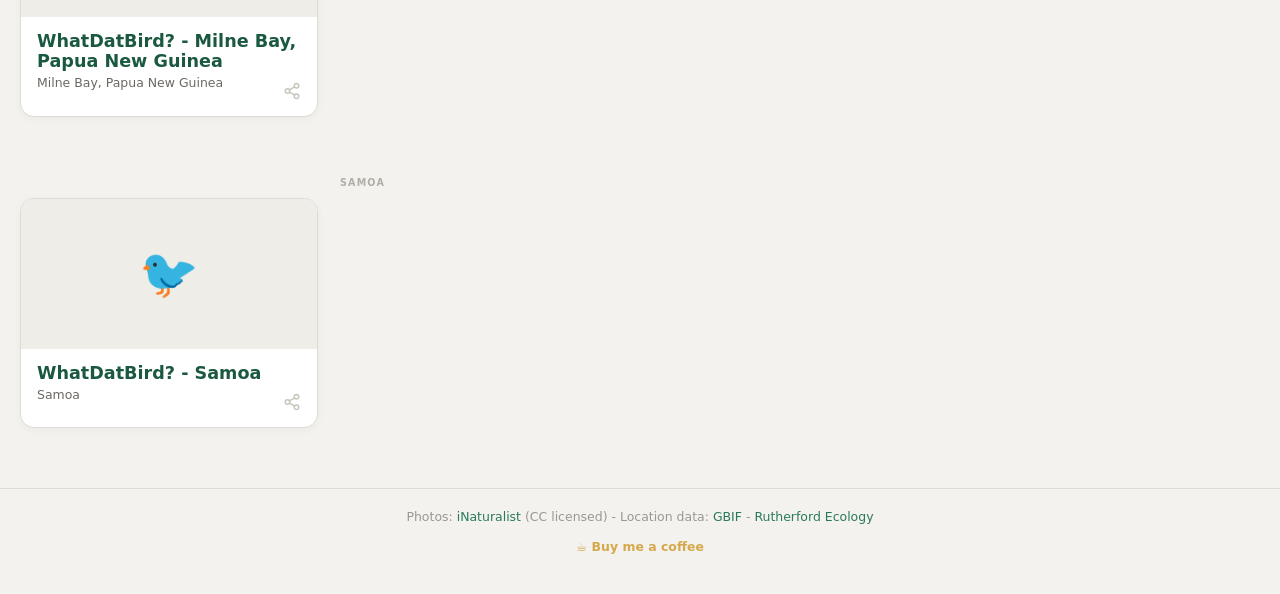
==== commit 12b9b3a0: "Dynamic quiz grid width + v5.97 Co-Authored-By: Claude Sonnet 4.6 <noreply@anthropic.com>" ====
--- a/beta/index.html
+++ b/beta/index.html
@@ -63,7 +63,7 @@
     text-transform: uppercase; color: #9b9890;
   }
   .cards-grid {
-    max-width: 640px; margin: 0 auto 60px; padding: 0 20px;
+    max-width: 1400px; margin: 0 auto 60px; padding: 0 20px;
     display: grid; grid-template-columns: repeat(auto-fill, minmax(240px, 1fr)); gap: 16px;
   }
   .place-card {
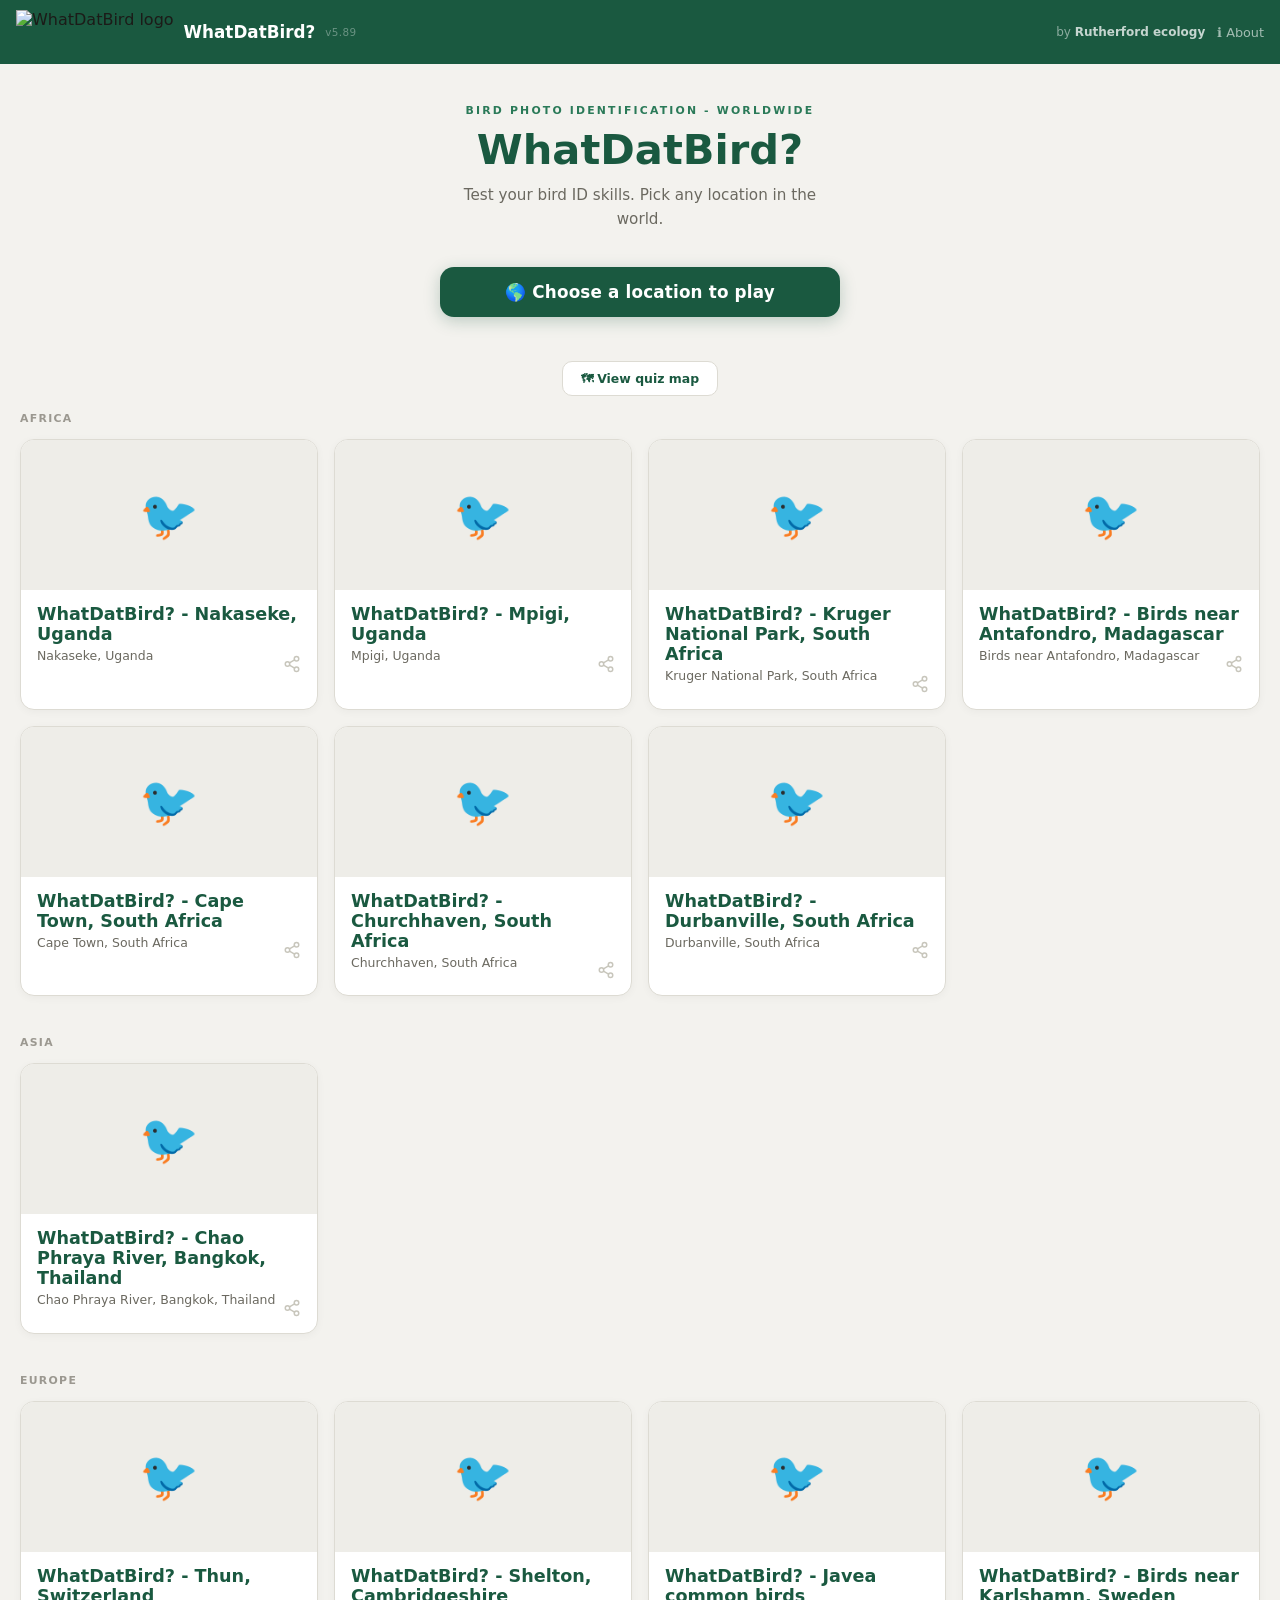
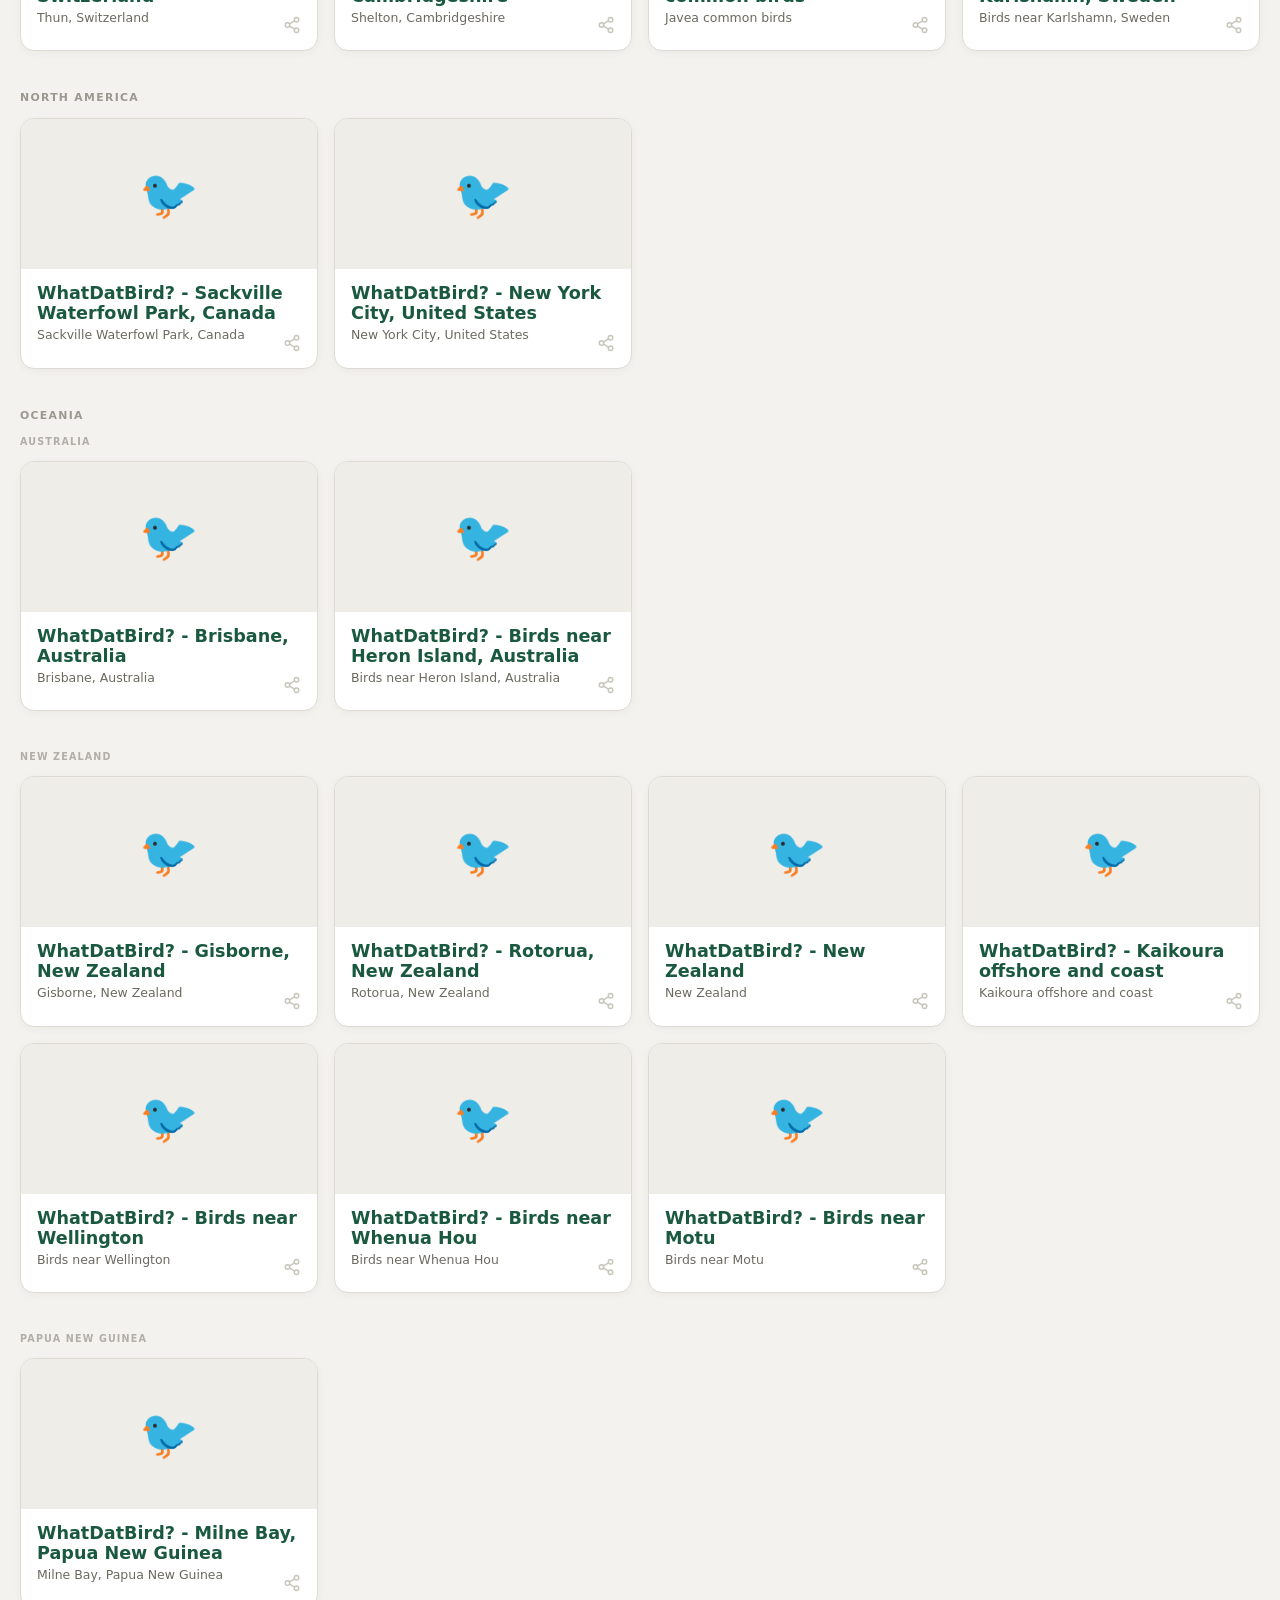
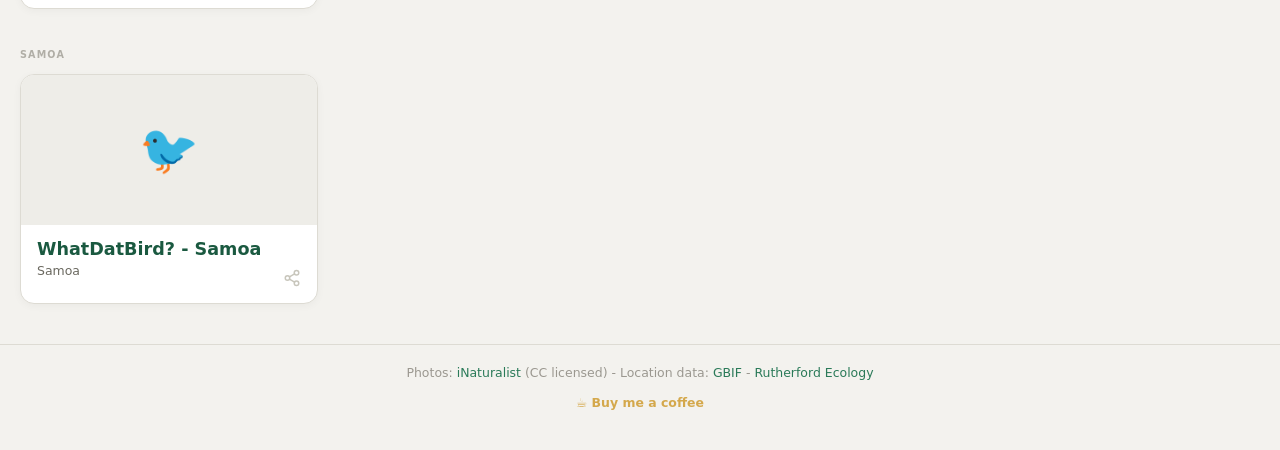
==== commit bf16d42b: "Expand species window to 25 years and update Samoa Samoan names - Change YEAR_FROM from 15 to 25 yea" ====
--- a/beta/index.html
+++ b/beta/index.html
@@ -58,12 +58,12 @@
 .lib-map-popup a { color:#1a5940; font-weight:800; text-decoration:none; }
 .lib-map-popup a:hover { text-decoration:underline; }
 .section-label {
-    max-width: 640px; margin: 0 auto 14px; padding: 0 20px;
+    max-width: 1400px; margin: 0 auto 14px; padding: 0 20px;
     font-size: 0.68rem; font-weight: 800; letter-spacing: 0.12em;
     text-transform: uppercase; color: #9b9890;
   }
   .cards-grid {
-    max-width: 1400px; margin: 0 auto 60px; padding: 0 20px;
+    max-width: 1400px; margin: 0 auto 40px; padding: 0 20px;
     display: grid; grid-template-columns: repeat(auto-fill, minmax(240px, 1fr)); gap: 16px;
   }
   .place-card {
@@ -260,10 +260,9 @@
     const continents = CONTINENT_ORDER.filter(c => groups[c]);
     for (const continent of continents) {
       const quizzesInContinent = groups[continent];
-      html += `<div class="section-label" style="max-width:640px;margin:0 auto 14px;padding:0 20px;">${continent}</div>`;
+      html += `<div class="section-label">${continent}</div>`;
 
       if (quizzesInContinent.length > 10) {
-        // Sub-group by country
         const byCountry = {};
         for (const q of quizzesInContinent) {
           const c = q.country || 'Other';
@@ -271,7 +270,7 @@
           byCountry[c].push(q);
         }
         for (const [country, qs] of Object.entries(byCountry).sort()) {
-          html += `<div class="section-label" style="max-width:640px;margin:0 auto 10px;padding:0 20px;font-size:0.6rem;color:#b0aea6;">${country}</div>
+          html += `<div class="section-label" style="font-size:0.6rem;color:#b0aea6;">${country}</div>
                    <div class="cards-grid">`;
           for (const q of qs) html += cardHtml(q);
           html += `</div>`;
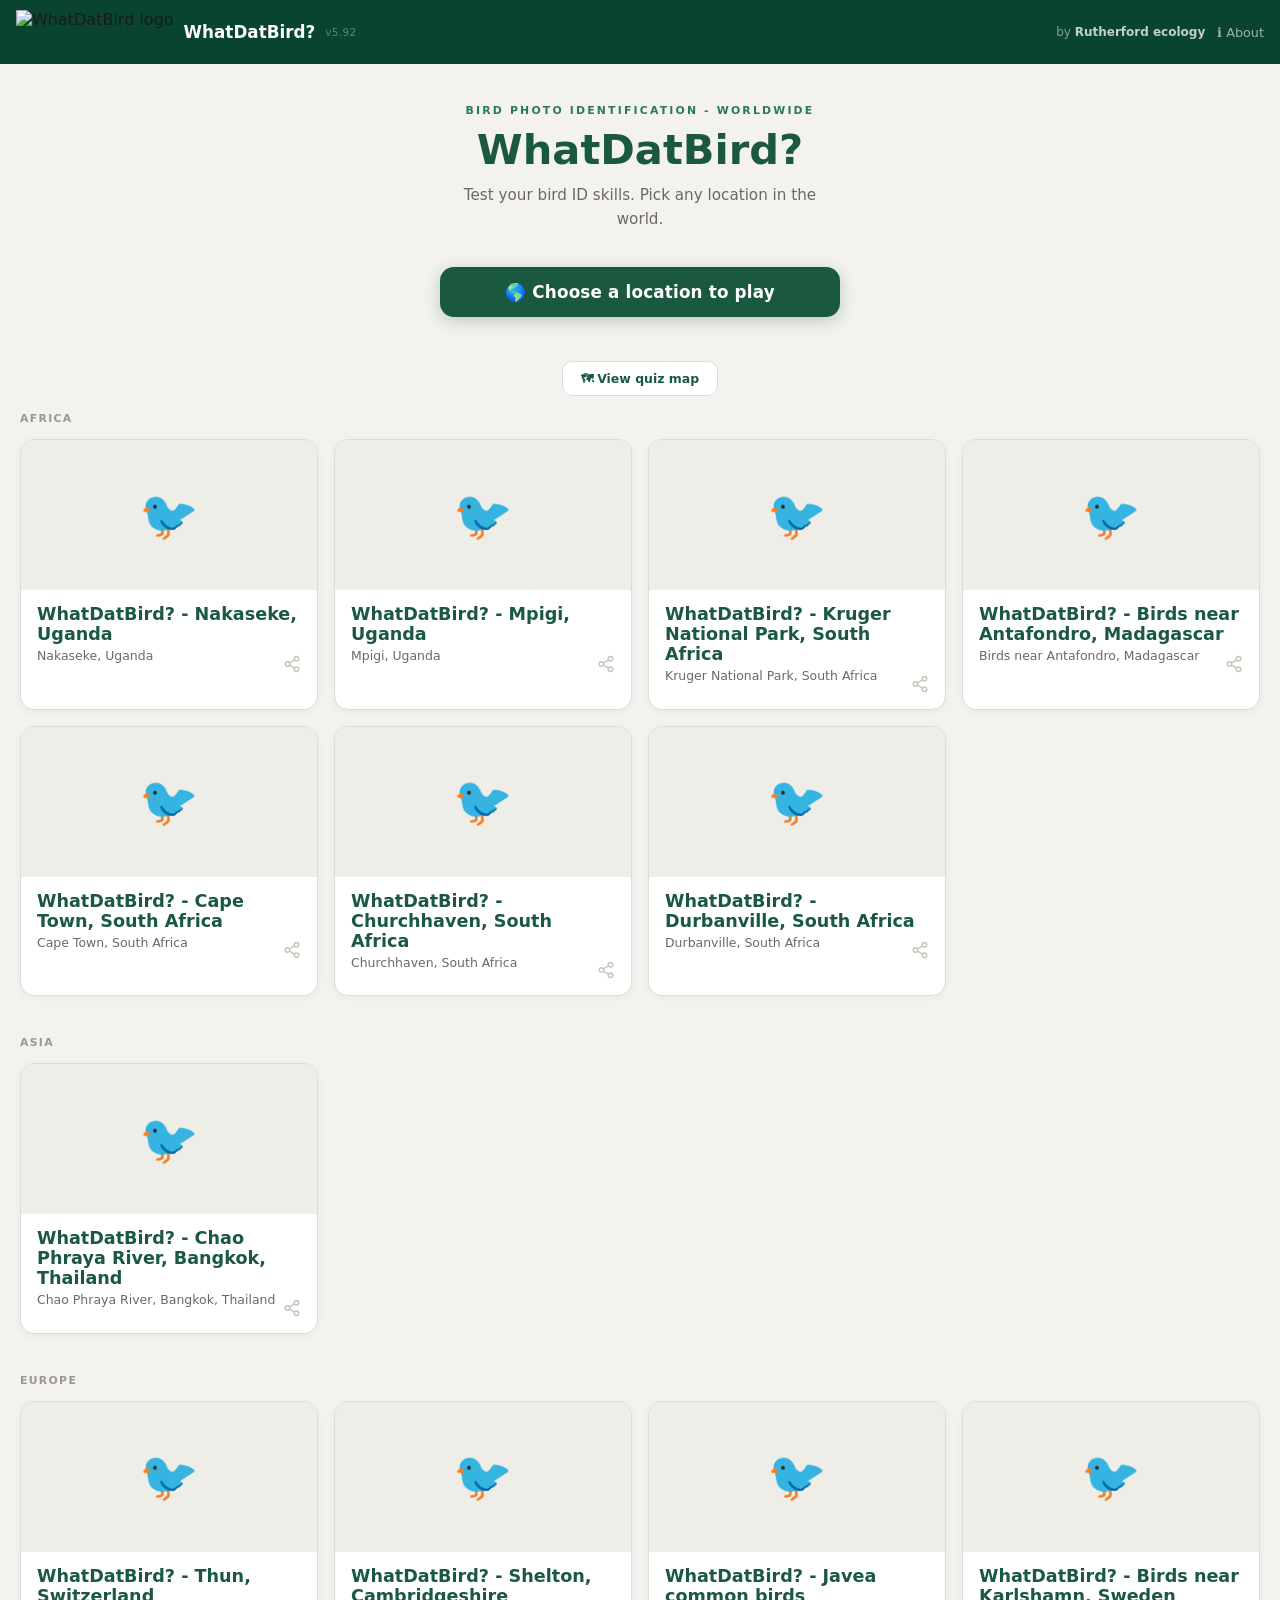
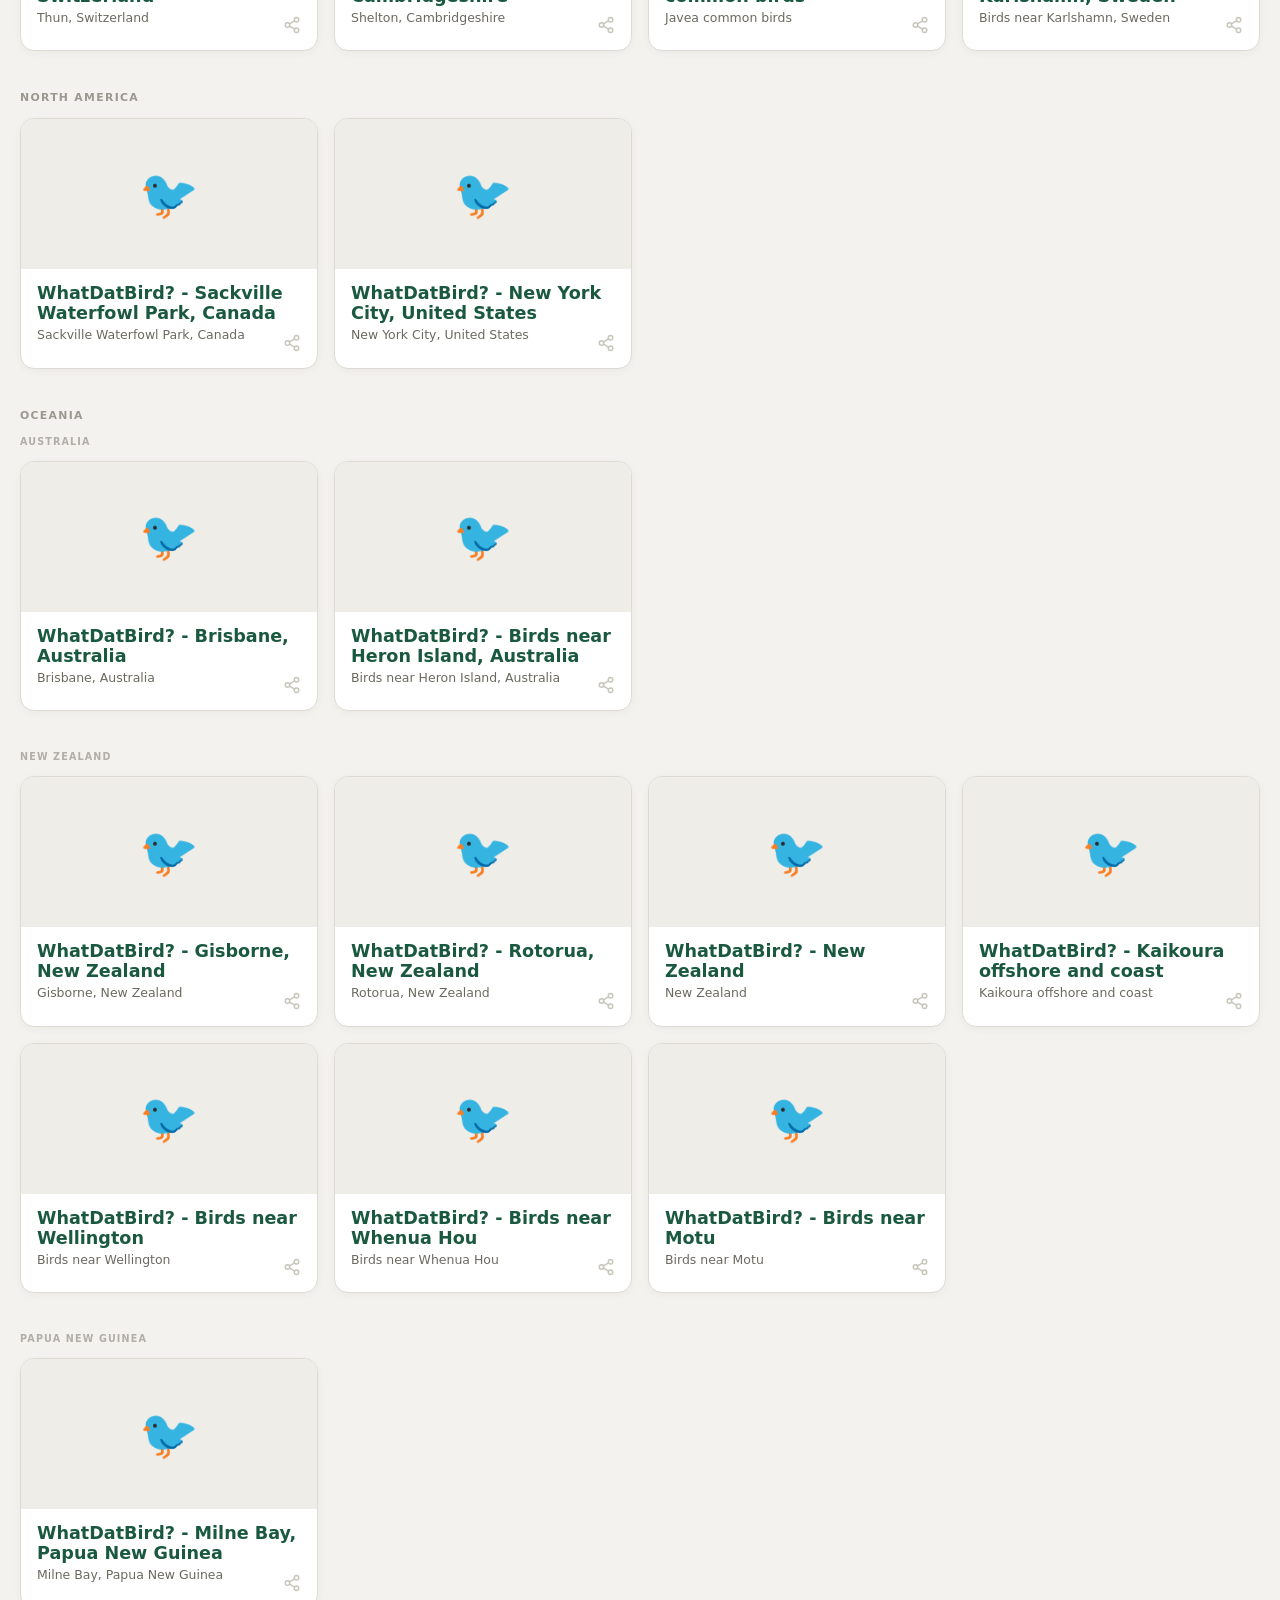
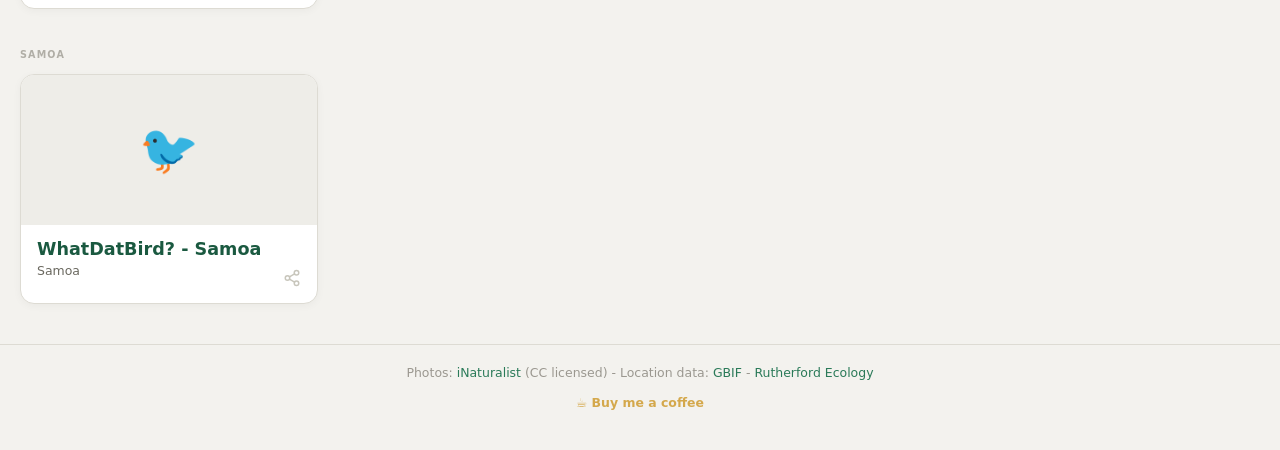
==== commit 3509364f: "v5.92 patch - Match splash/topbar background color to app icon (#084430) Update manifest background_" ====
--- a/beta/index.html
+++ b/beta/index.html
@@ -12,7 +12,7 @@
 <meta name="twitter:card" content="summary_large_image">
 <meta name="twitter:image" content="https://rutherfordecology.github.io/WhatDatBird/og-image.png">
 <link rel="manifest" href="manifest.json">
-<meta name="theme-color" content="#1a5940">
+<meta name="theme-color" content="#084430">
 <link rel="apple-touch-icon" href="icon-192.png">
 <script>if('serviceWorker' in navigator) navigator.serviceWorker.register('/WhatDatBird/sw.js');</script>
 <script async src="https://www.googletagmanager.com/gtag/js?id=G-HBJSECY37S"></script>
@@ -26,7 +26,7 @@
   }
 
   .topbar {
-    background: #1a5940; padding: 10px 16px;
+    background: #084430; padding: 10px 16px;
     display: flex; align-items: center; justify-content: space-between;
     width: 100%; box-sizing: border-box; gap: 8px;
   }
